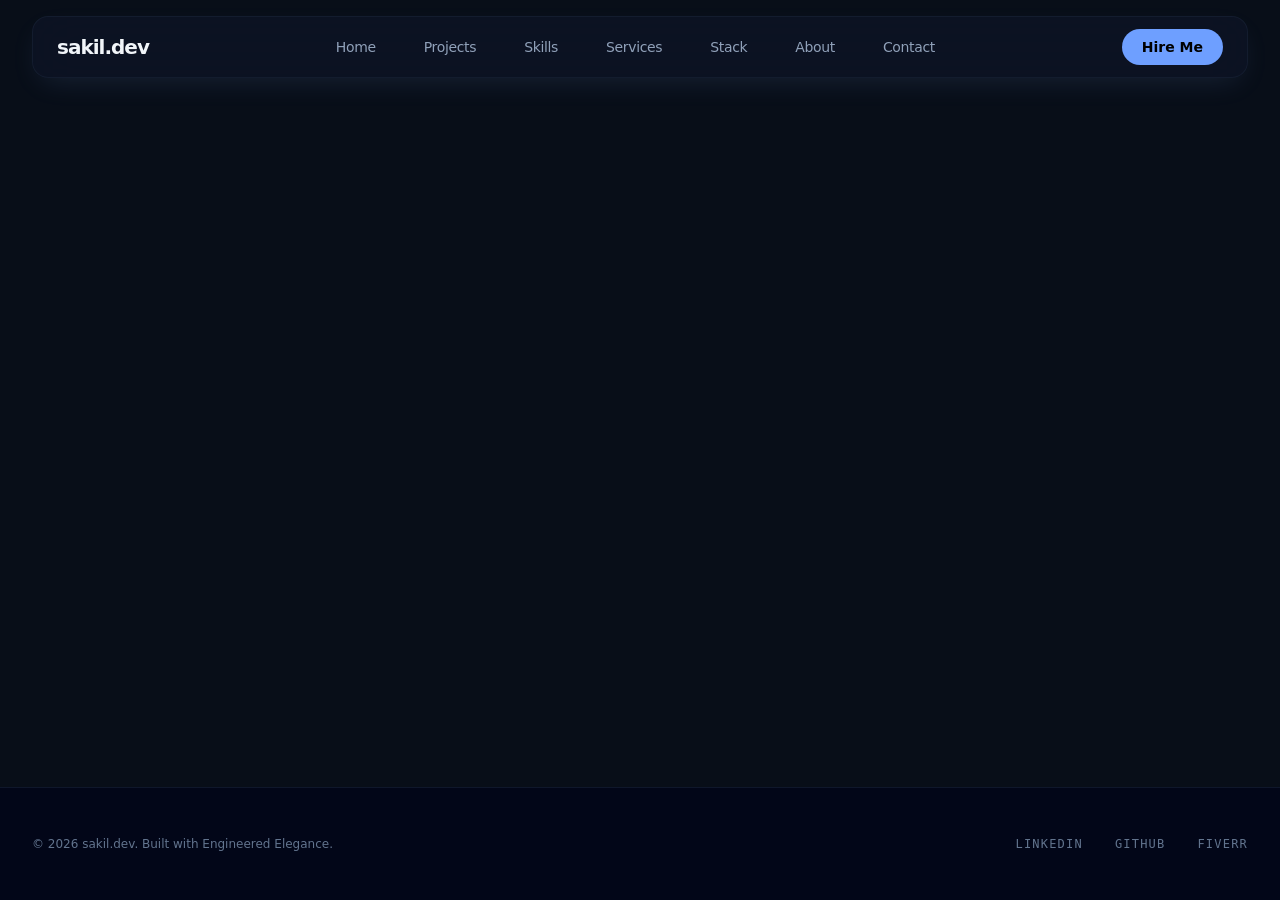
==== index.html @ b145b2bb "Update contact email across site" ====
<!doctype html>
<html lang="en">
  <head>
    <meta charset="UTF-8" />
    <meta name="viewport" content="width=device-width, initial-scale=1.0" />
    <link rel="icon" type="image/svg+xml" href="data:image/svg+xml,<svg xmlns='http://www.w3.org/2000/svg' viewBox='0 0 100 100'><rect width='100' height='100' rx='20' fill='%230f172a'/><path d='M30 30 L50 50 L30 70' stroke='%233b82f6' stroke-width='10' fill='none' stroke-linecap='round' stroke-linejoin='round'/><rect x='55' y='65' width='20' height='5' fill='%233b82f6'/></svg>" />
    <title>sakil.dev | Full Stack AI & DevOps Engineer</title>

    <script type="module" crossorigin src="/assets/index-dHqCazkV.js"></script>
    <link rel="stylesheet" crossorigin href="/assets/index-CQlEj1B5.css">
  </head>
  <body>
    <div id="root"></div>
  </body>
</html>
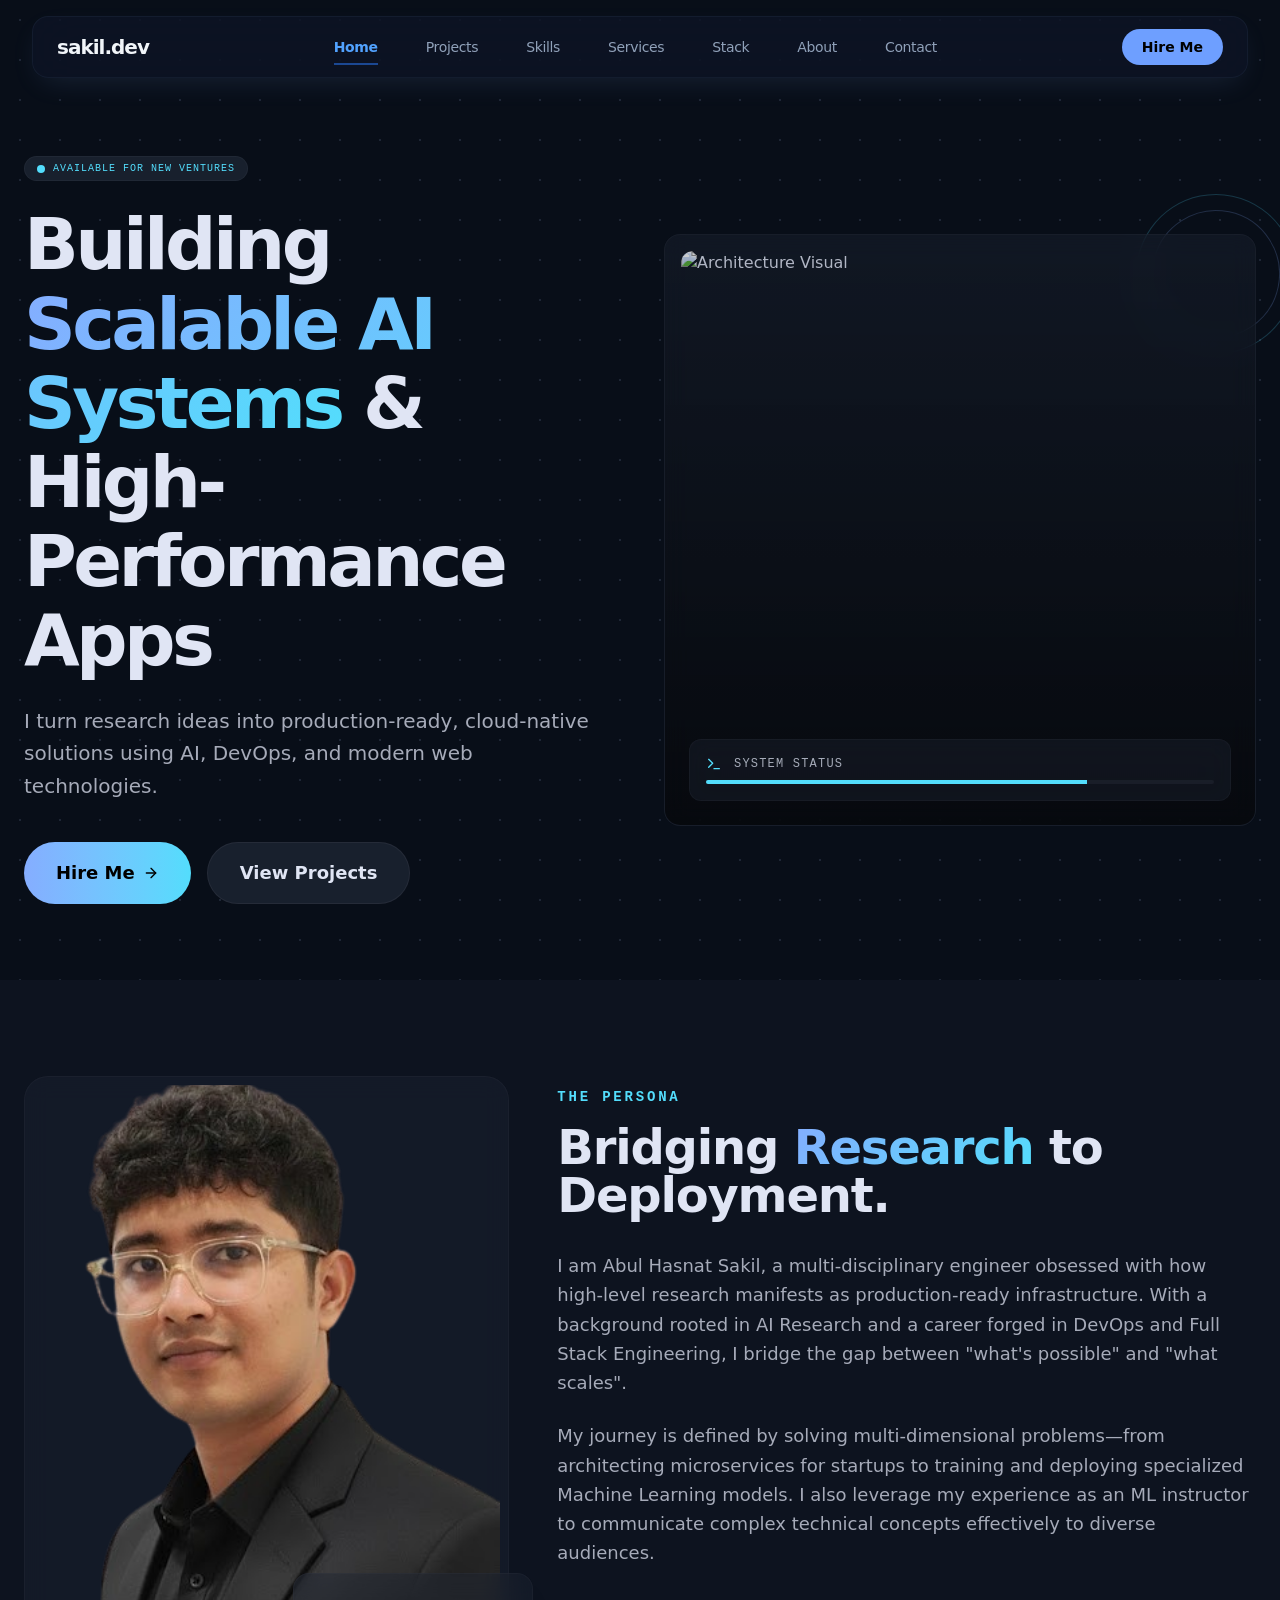
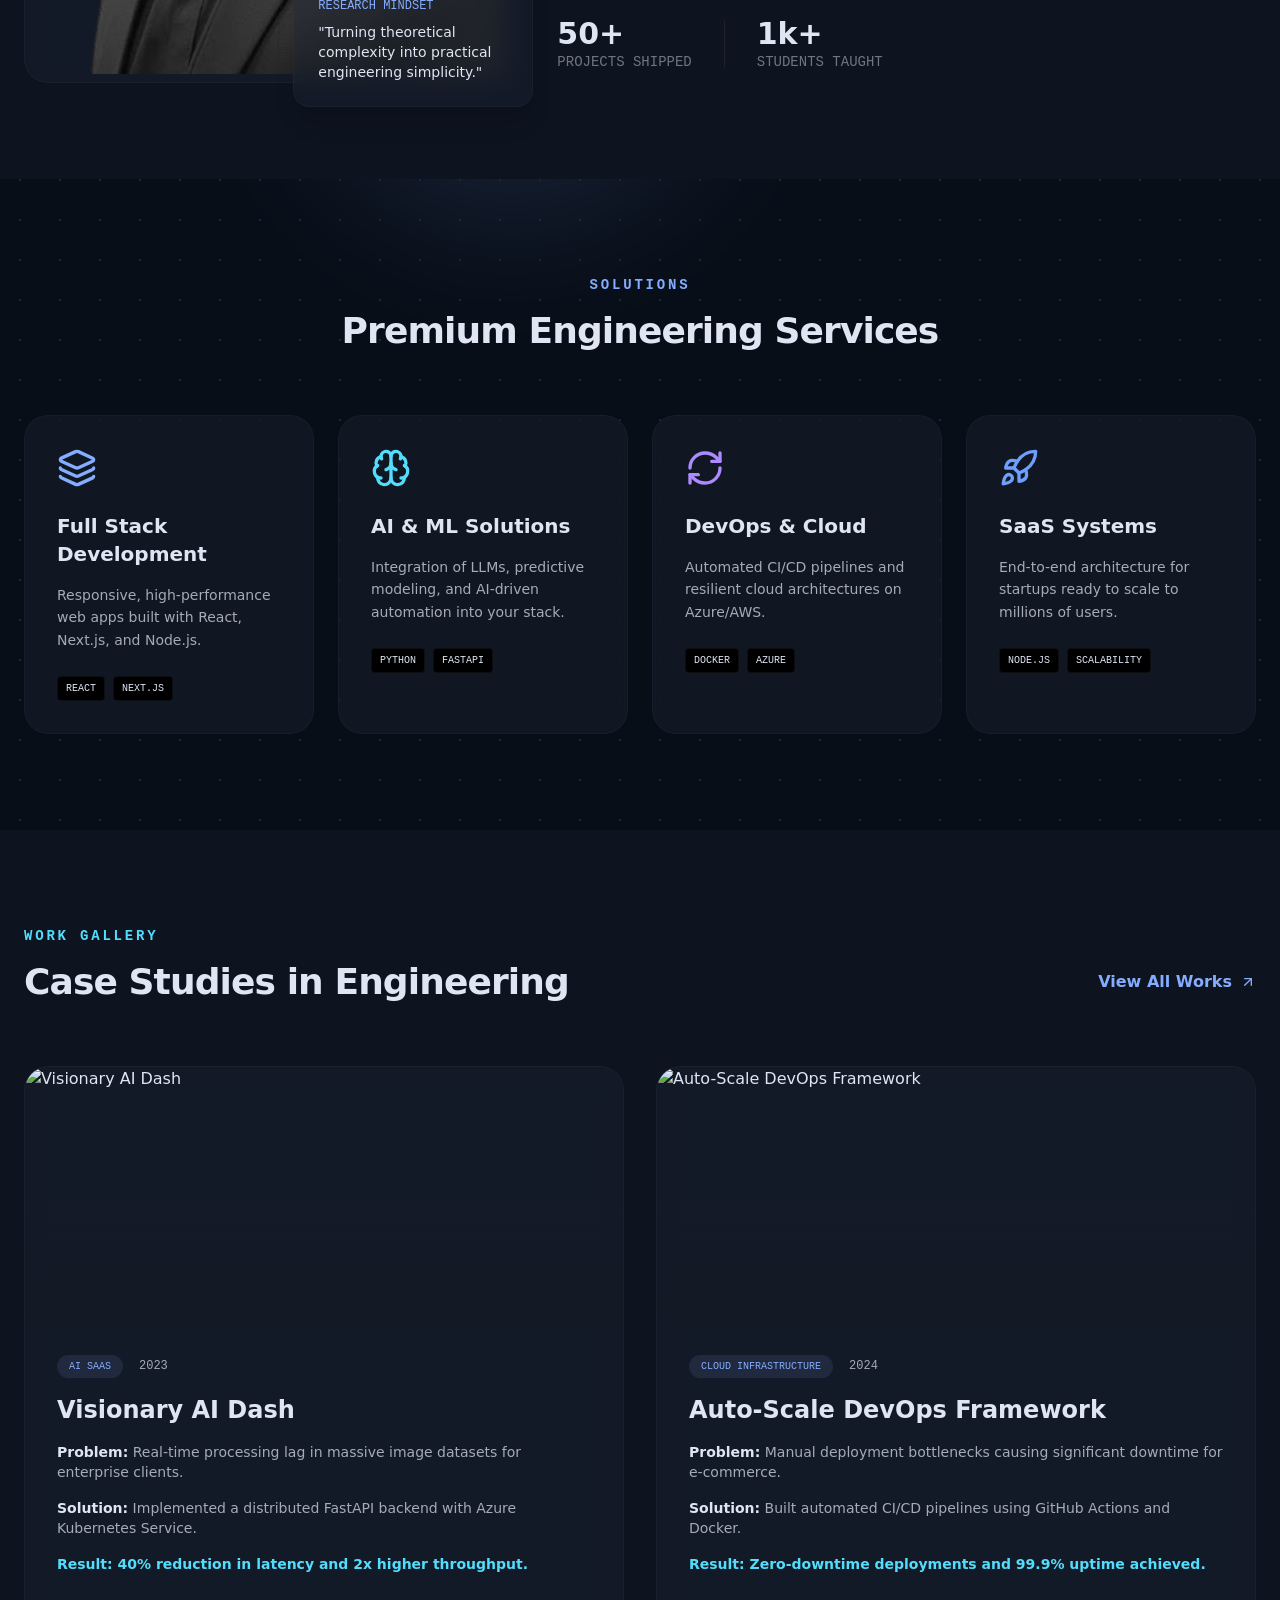
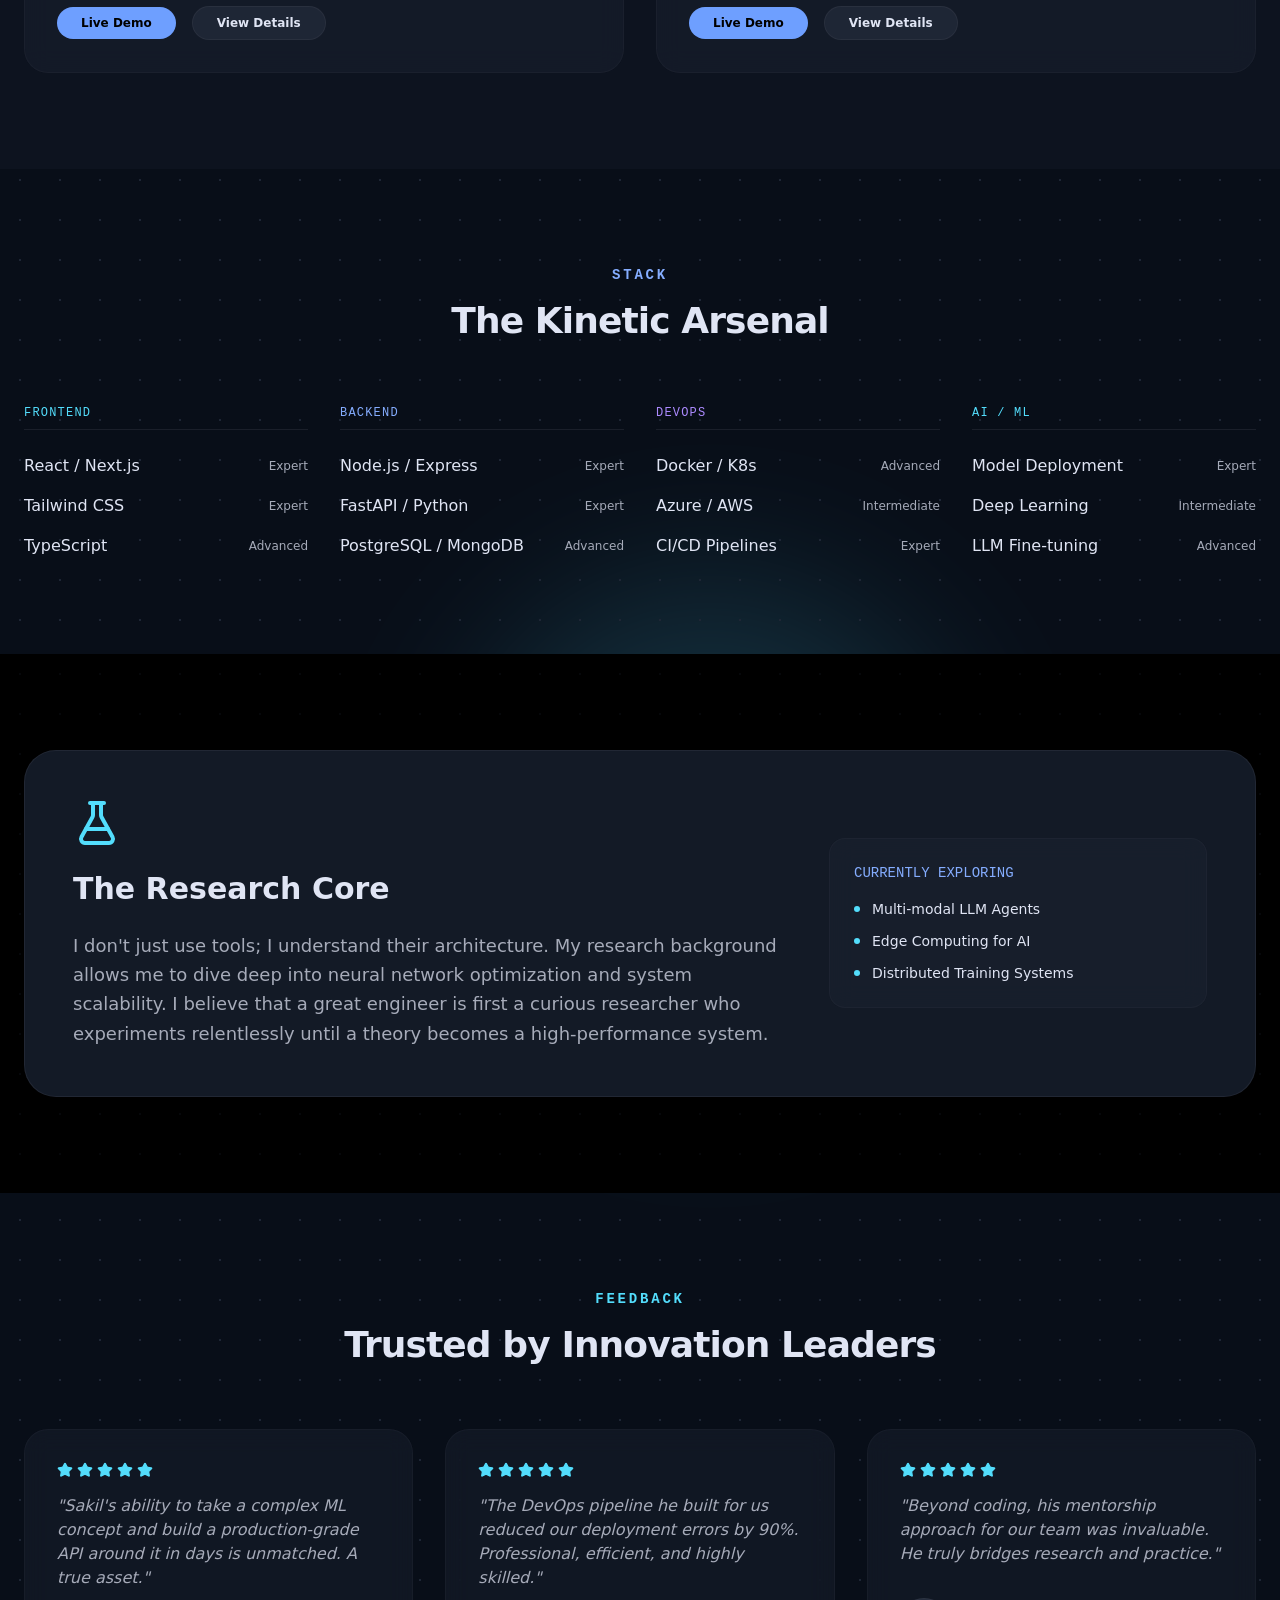
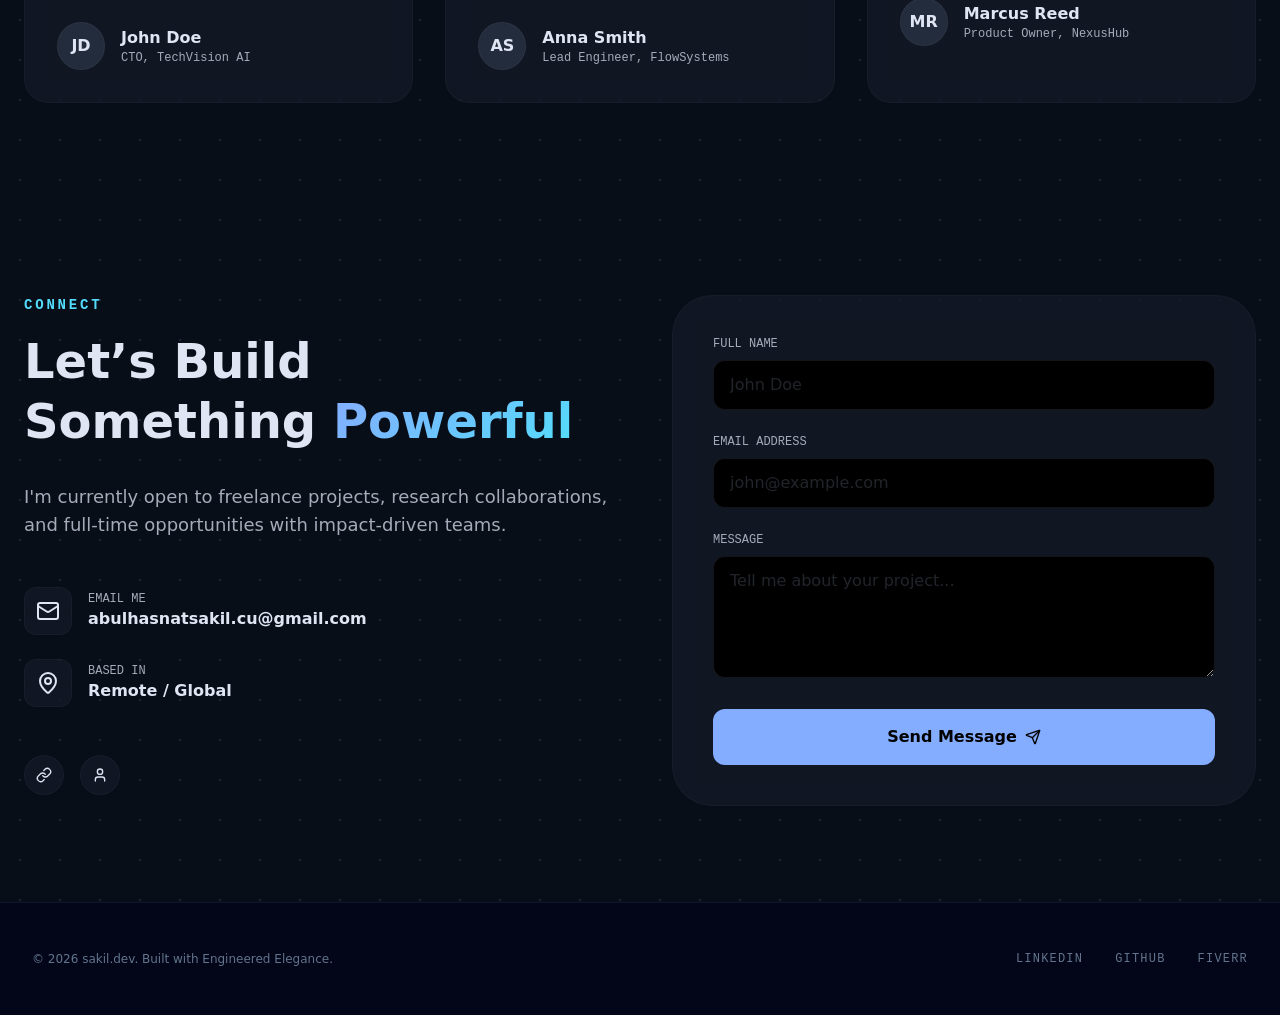
==== commit 50caafbe: "Use HashRouter to fix invisible pages on GitHub Pages" ====
--- a/index.html
+++ b/index.html
@@ -5,9 +5,10 @@
     <meta name="viewport" content="width=device-width, initial-scale=1.0" />
     <link rel="icon" type="image/svg+xml" href="data:image/svg+xml,<svg xmlns='http://www.w3.org/2000/svg' viewBox='0 0 100 100'><rect width='100' height='100' rx='20' fill='%230f172a'/><path d='M30 30 L50 50 L30 70' stroke='%233b82f6' stroke-width='10' fill='none' stroke-linecap='round' stroke-linejoin='round'/><rect x='55' y='65' width='20' height='5' fill='%233b82f6'/></svg>" />
     <title>sakil.dev | Full Stack AI & DevOps Engineer</title>
+
  
-    <script type="module" crossorigin src="/assets/index-dHqCazkV.js"></script>
+    <script type="module" crossorigin src="/assets/index-CDpAeYau.js"></script>
     <link rel="stylesheet" crossorigin href="/assets/index-CQlEj1B5.css">
   </head>
   <body>
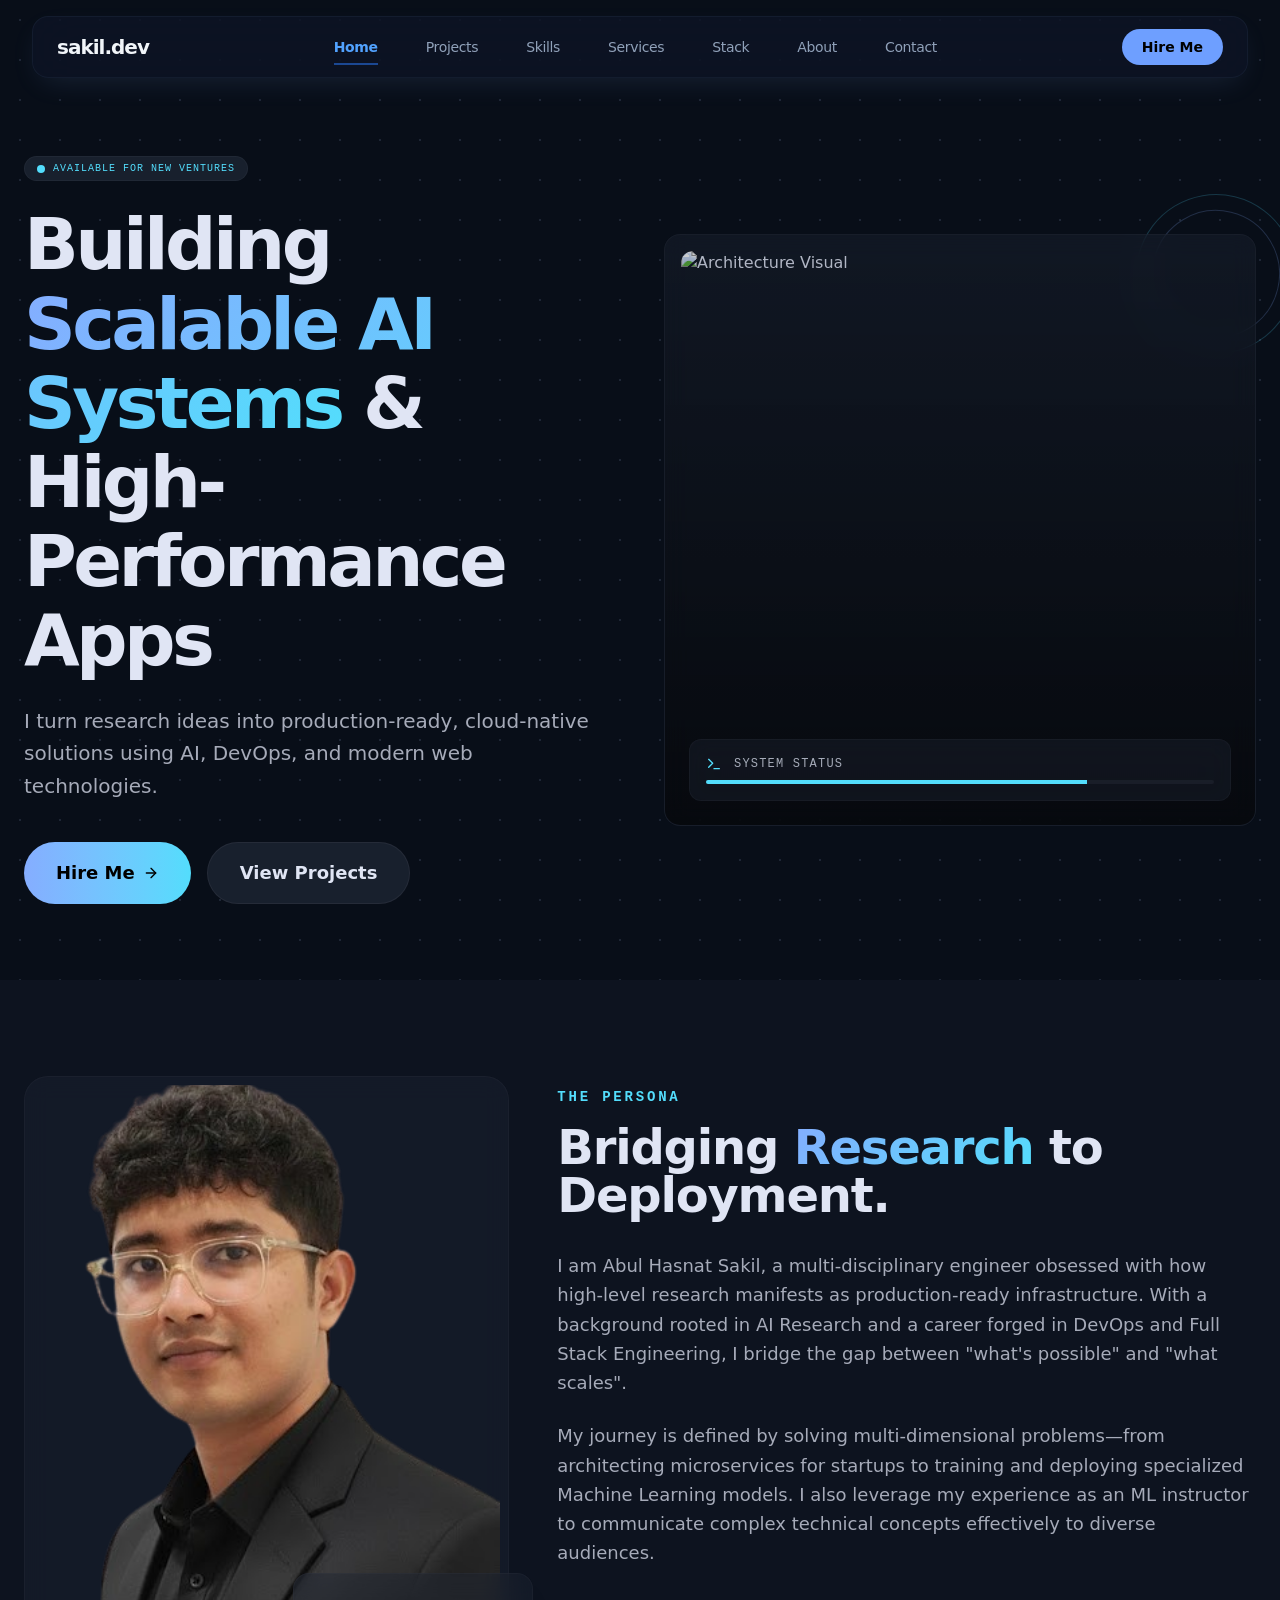
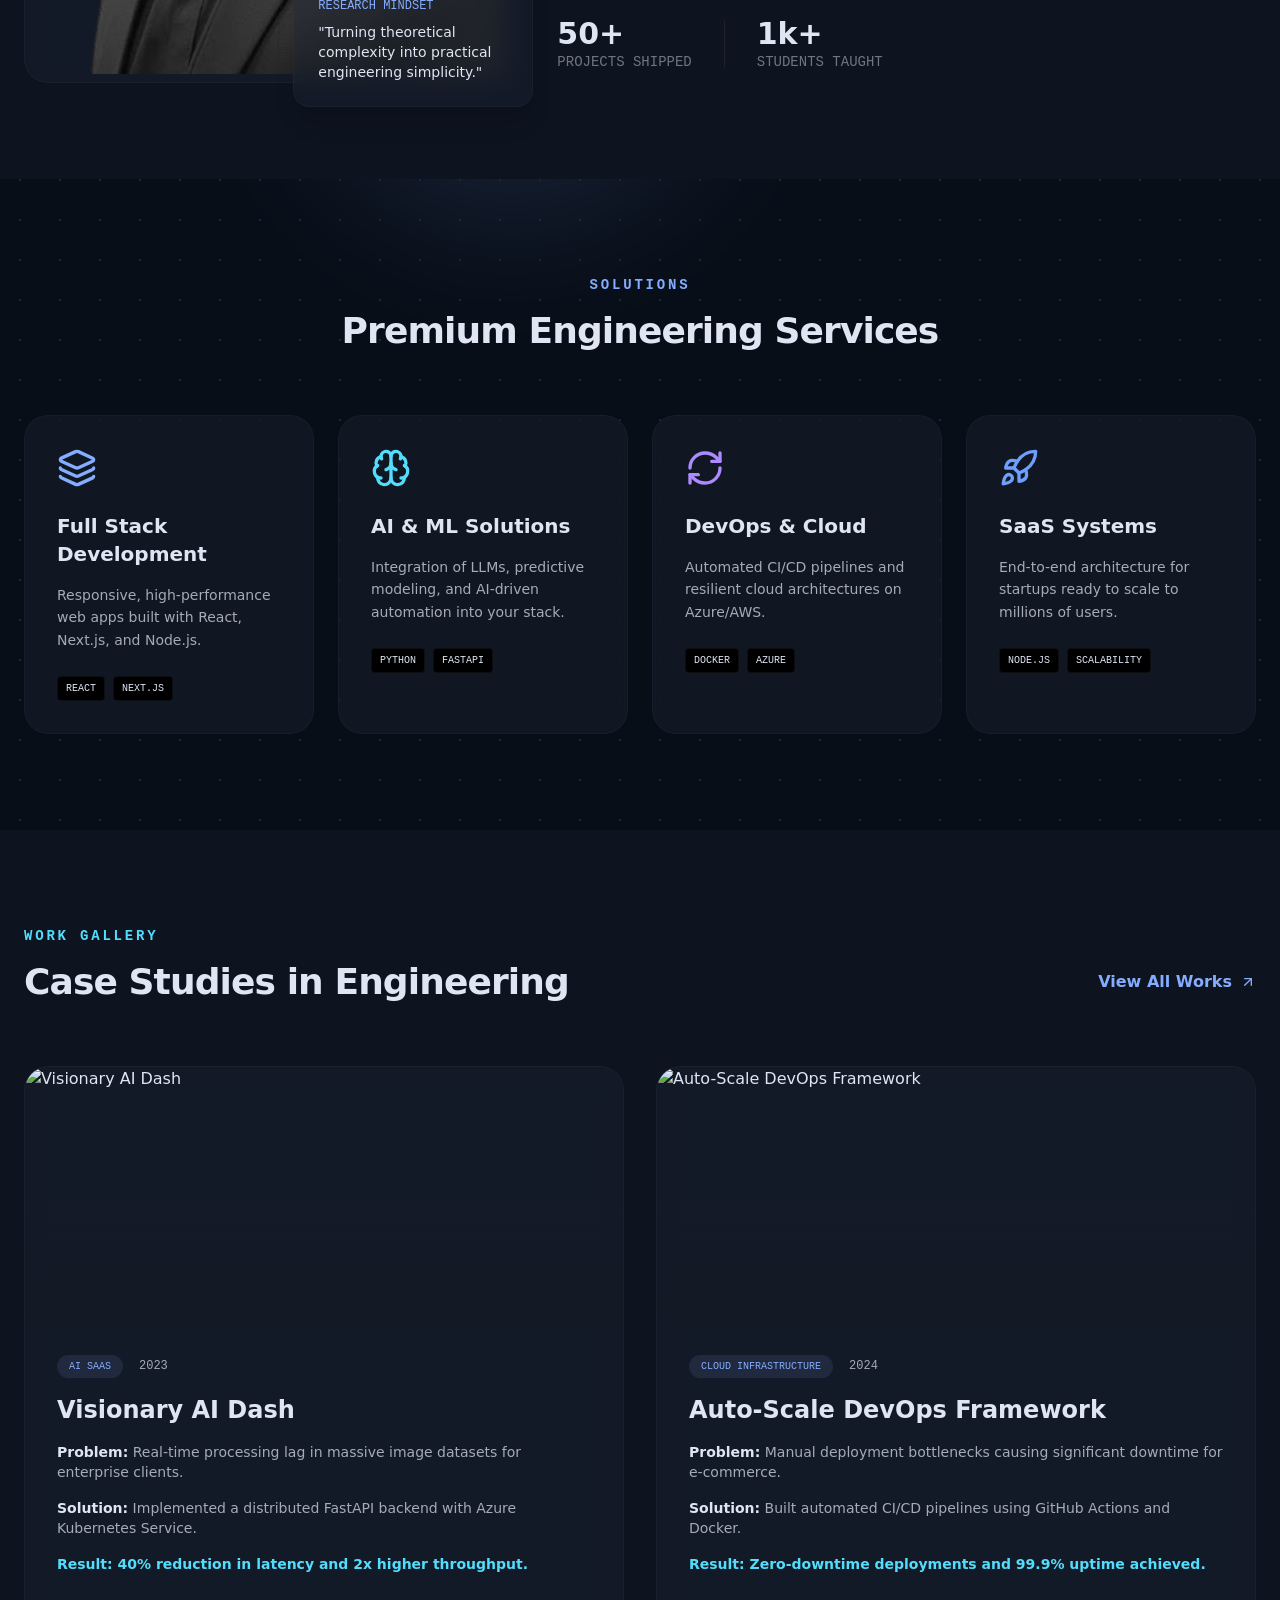
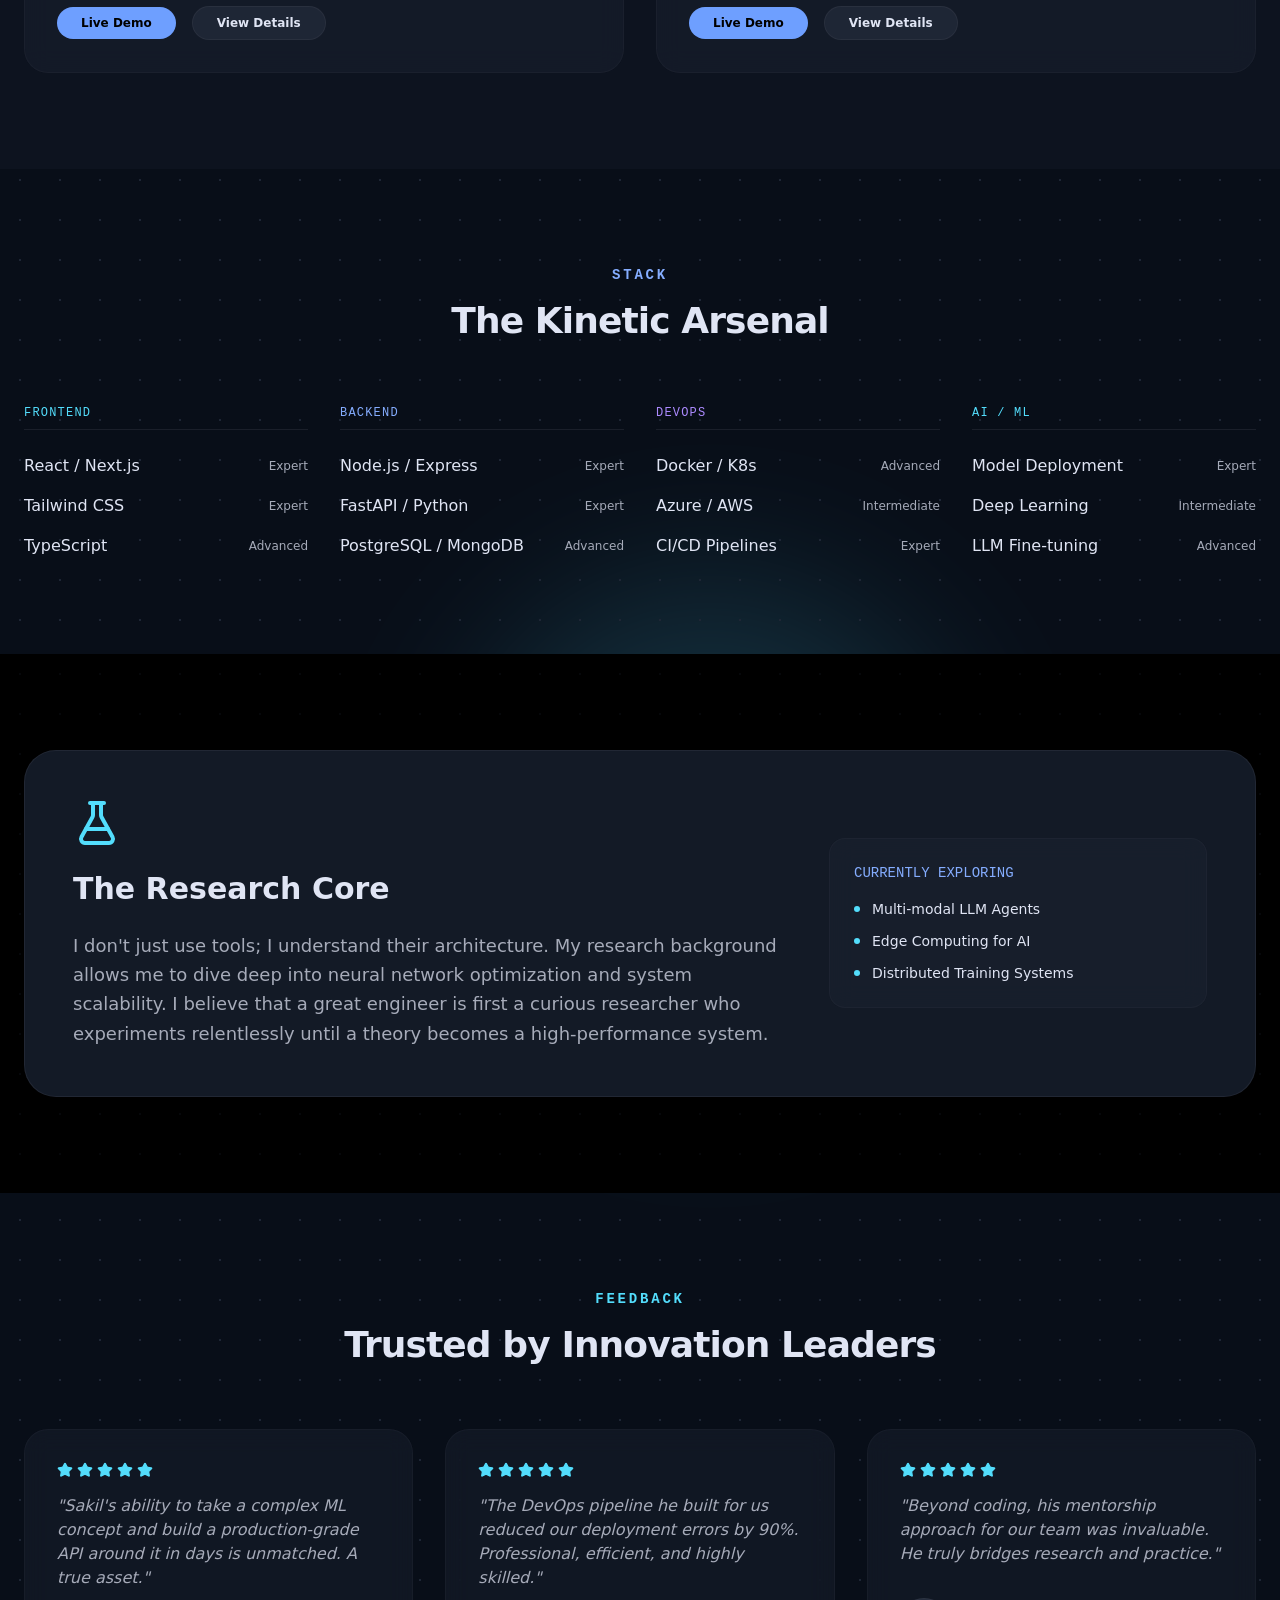
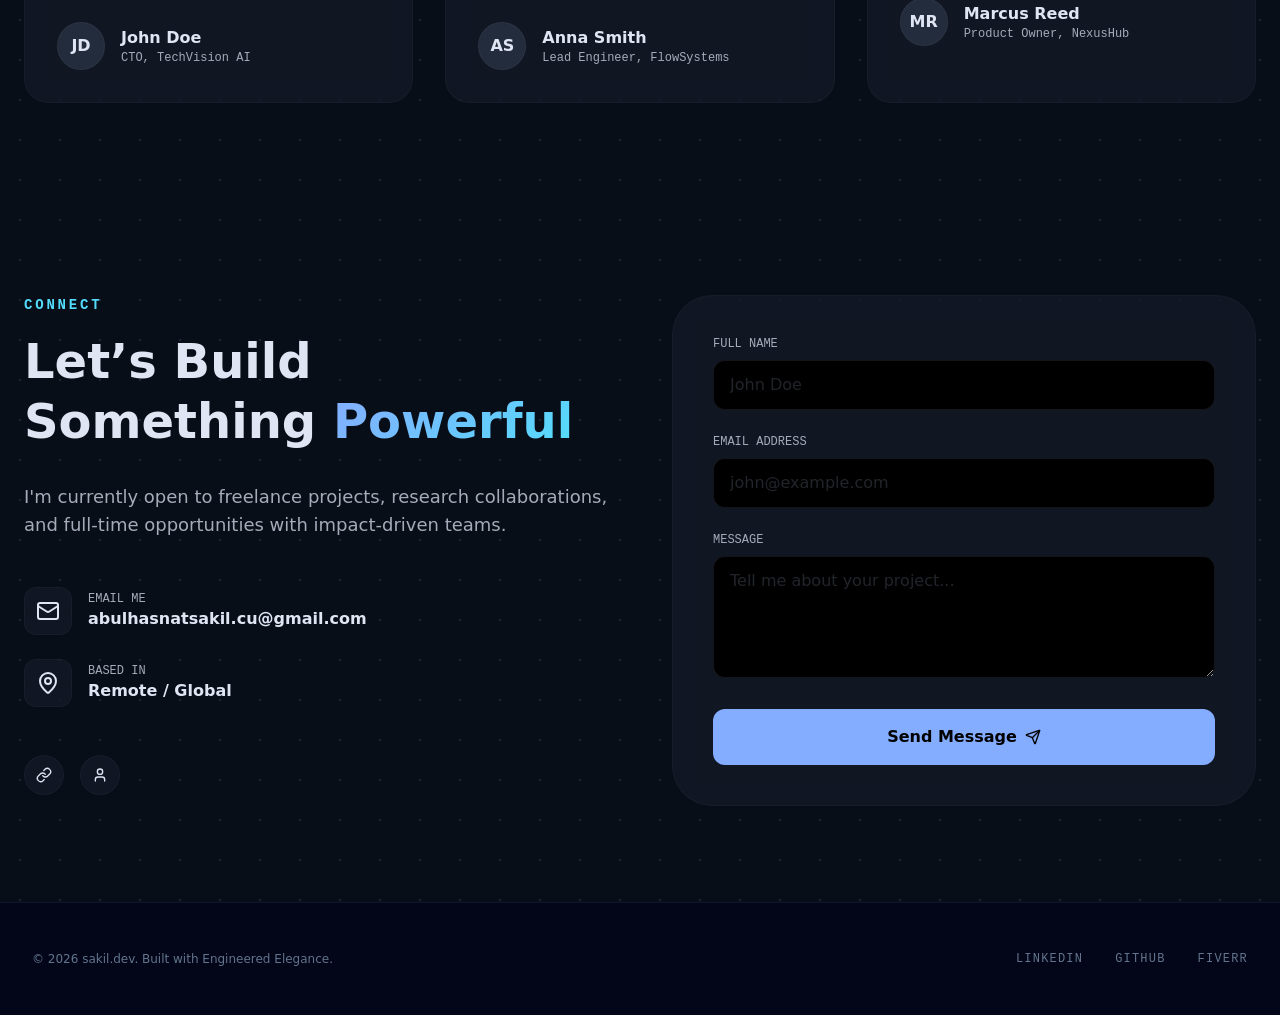
==== commit 49e493db: "Update index.html" ====
--- a/index.html
+++ b/index.html
@@ -1,18 +1,18 @@
-<!doctype html>
-<html lang="en">
-  <head>
-    <meta charset="UTF-8" />
-    <meta name="viewport" content="width=device-width, initial-scale=1.0" />
-    <link rel="icon" type="image/svg+xml" href="data:image/svg+xml,<svg xmlns='http://www.w3.org/2000/svg' viewBox='0 0 100 100'><rect width='100' height='100' rx='20' fill='%230f172a'/><path d='M30 30 L50 50 L30 70' stroke='%233b82f6' stroke-width='10' fill='none' stroke-linecap='round' stroke-linejoin='round'/><rect x='55' y='65' width='20' height='5' fill='%233b82f6'/></svg>" />
-    <title>sakil.dev | Full Stack AI & DevOps Engineer</title>
-
--
+<!doctype html>
+<html lang="en">
+  <head>
+    <meta charset="UTF-8" />
+    <meta name="viewport" content="width=device-width, initial-scale=1.0" />
+    <link rel="icon" type="image/svg+xml" href="data:image/svg+xml,<svg xmlns='http://www.w3.org/2000/svg' viewBox='0 0 100 100'><rect width='100' height='100' rx='20' fill='%230f172a'/><path d='M30 30 L50 50 L30 70' stroke='%233b82f6' stroke-width='10' fill='none' stroke-linecap='round' stroke-linejoin='round'/><rect x='55' y='65' width='20' height='5' fill='%233b82f6'/></svg>" />
+    <title>sakil.dev | Full Stack AI & DevOps Engineer</title>
+
+
+
     <script type="module" crossorigin src="/assets/index-CDpAeYau.js"></script>
     <link rel="stylesheet" crossorigin href="/assets/index-CQlEj1B5.css">
-  </head>
-  <body>
-    <div id="root"></div>
-  </body>
-</html>
-
+  </head>
+  <body>
+    <div id="root"></div>
+  </body>
+</html>
+
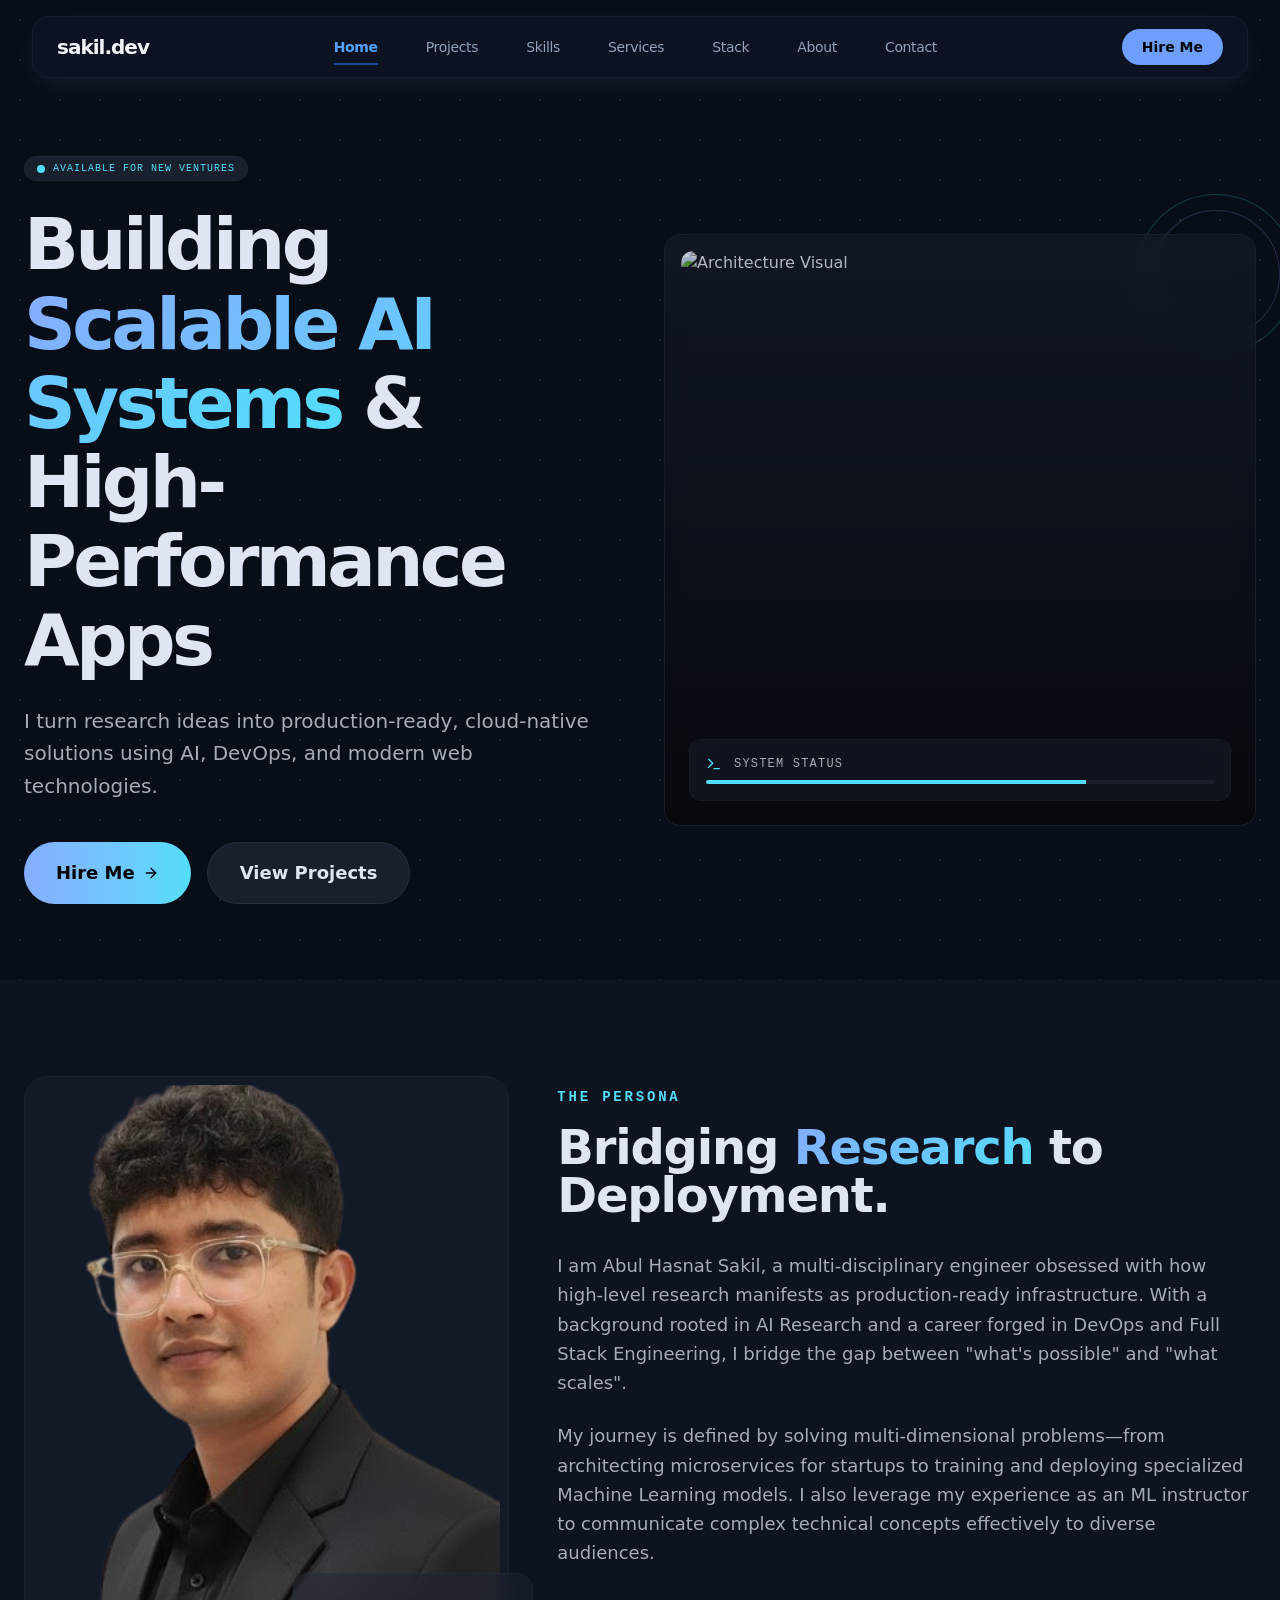
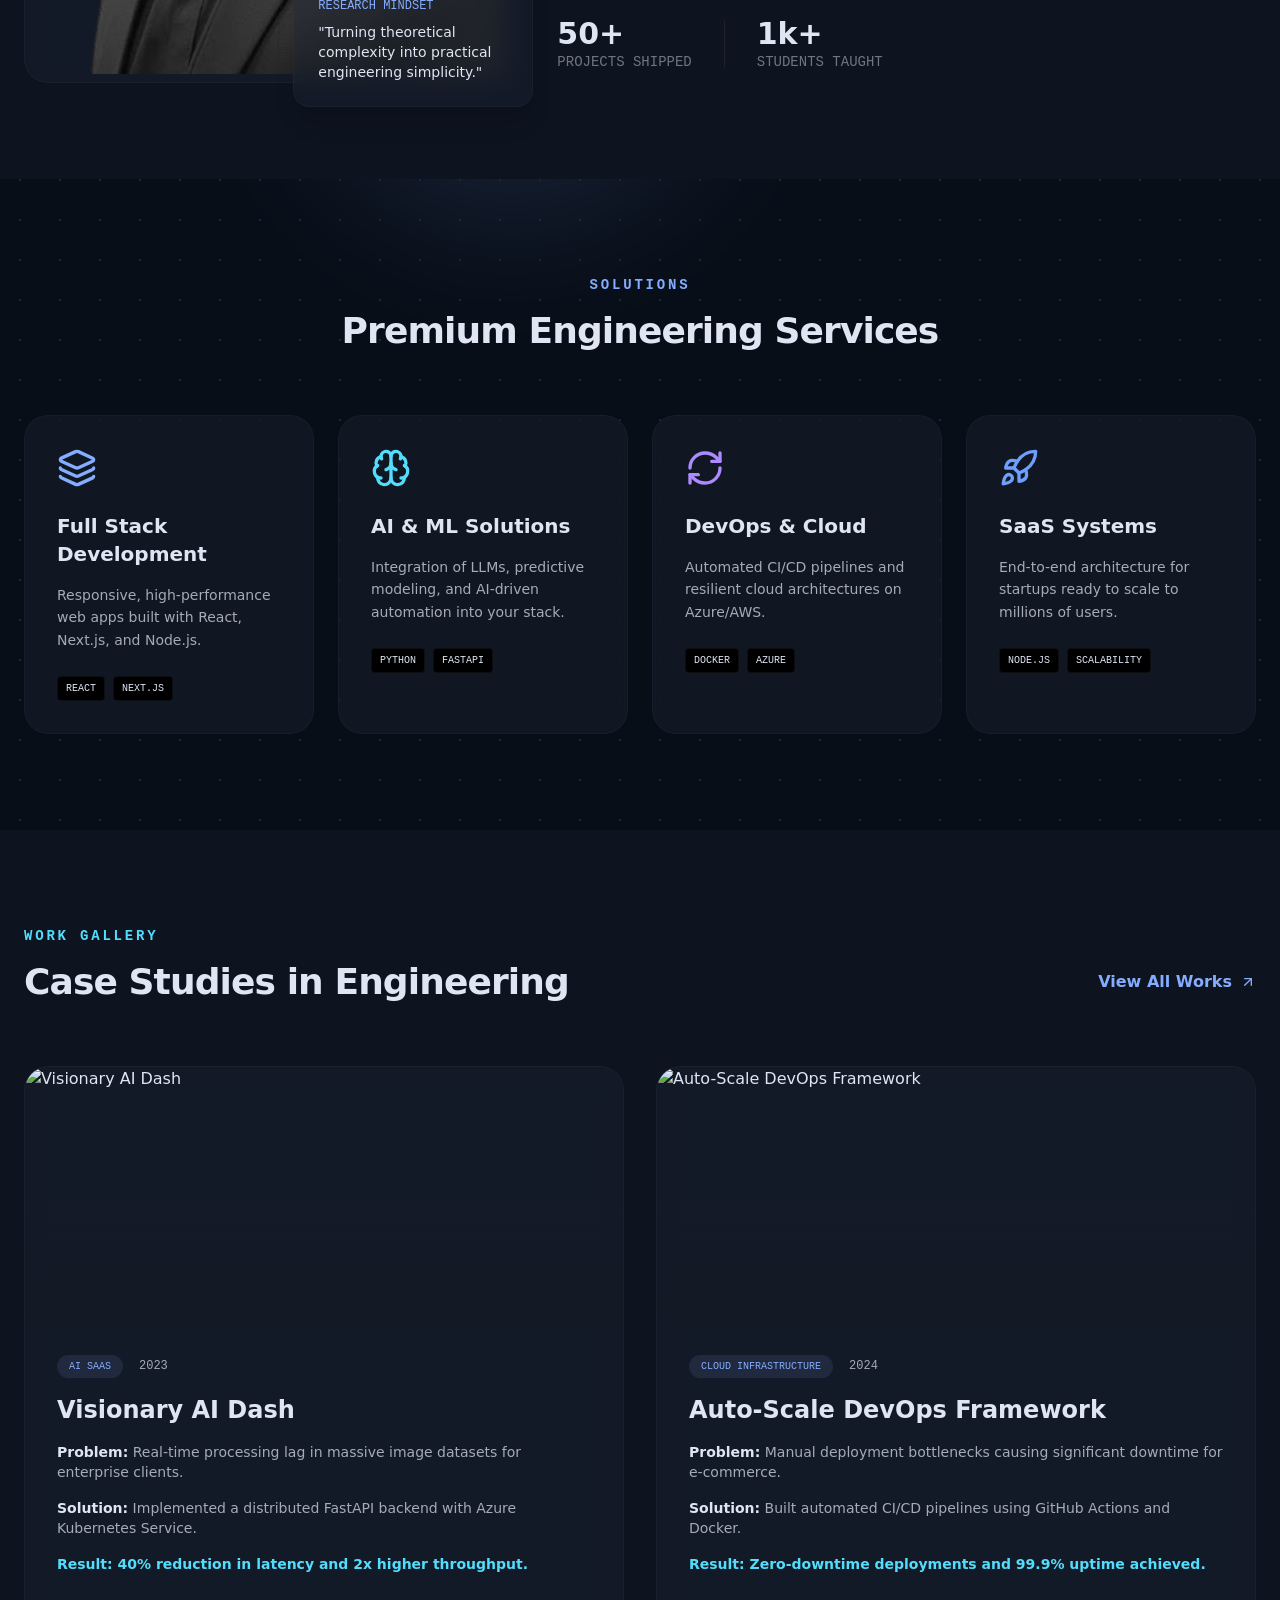
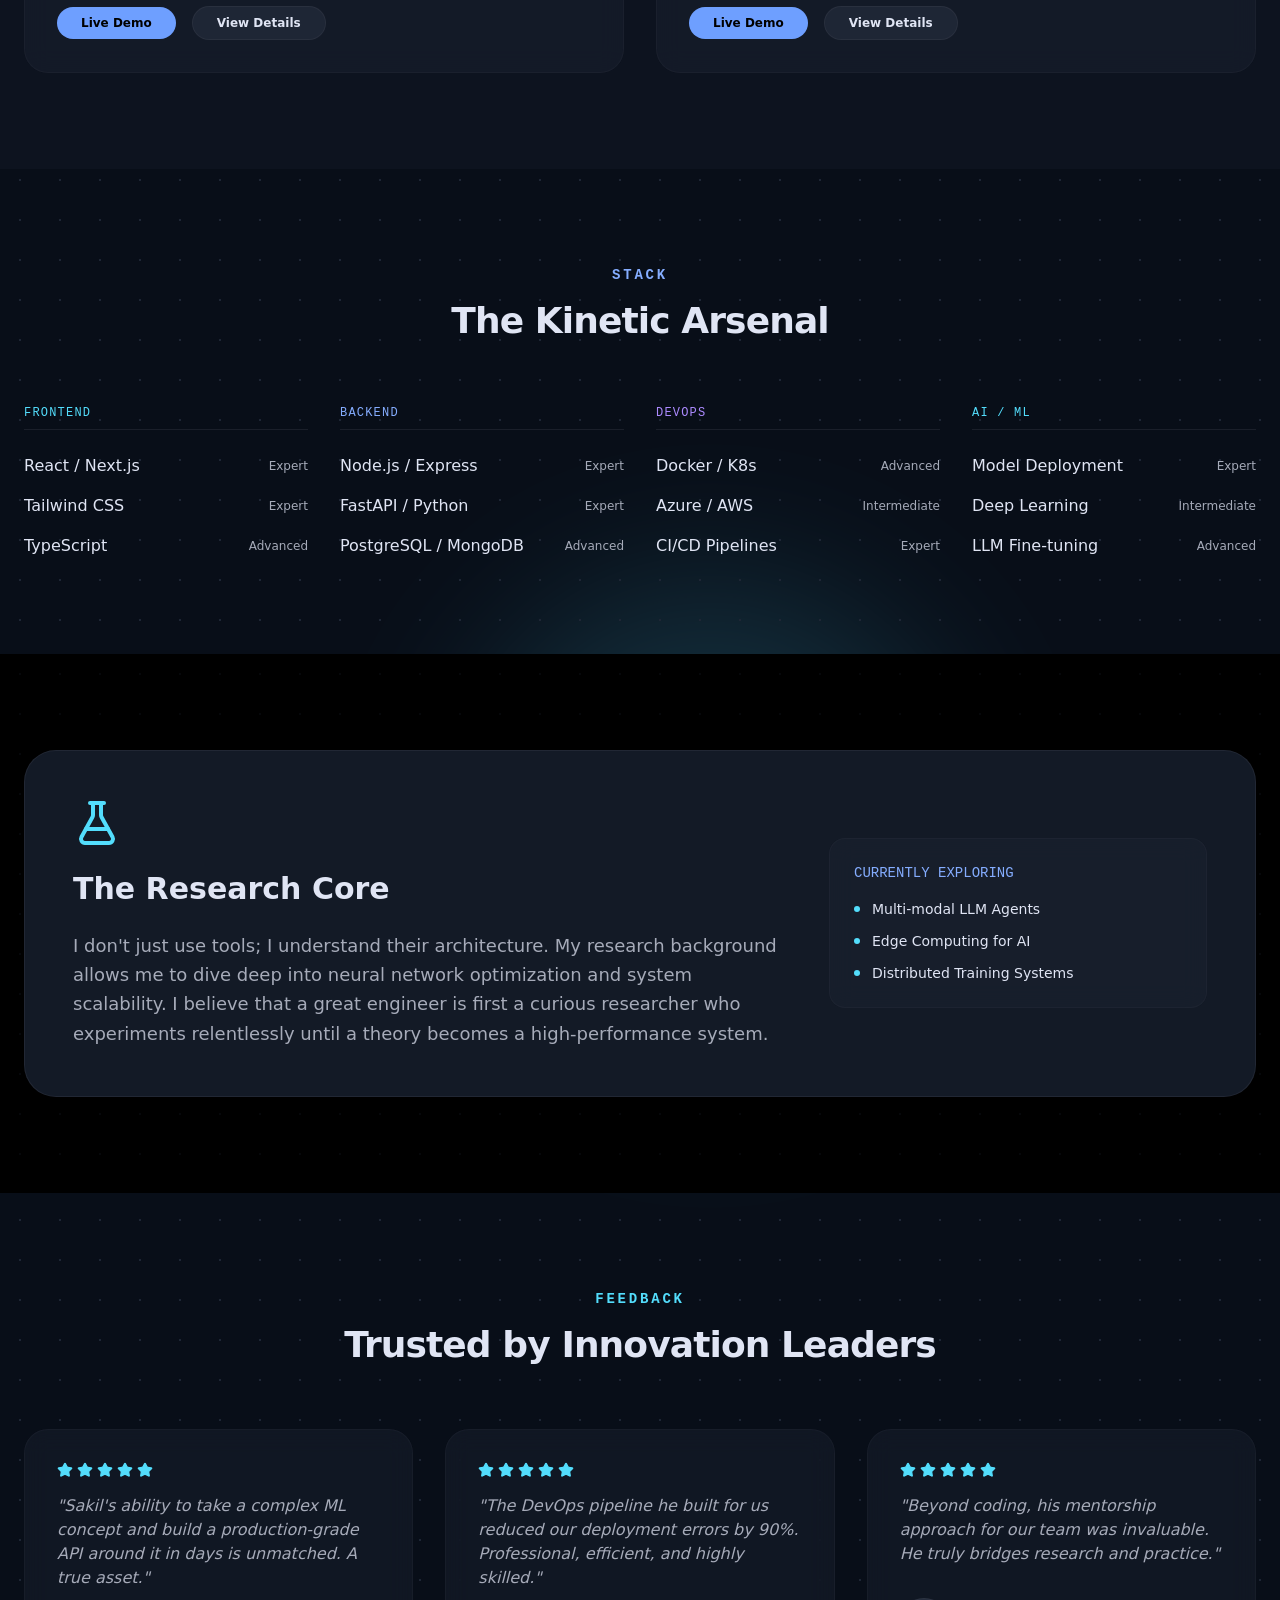
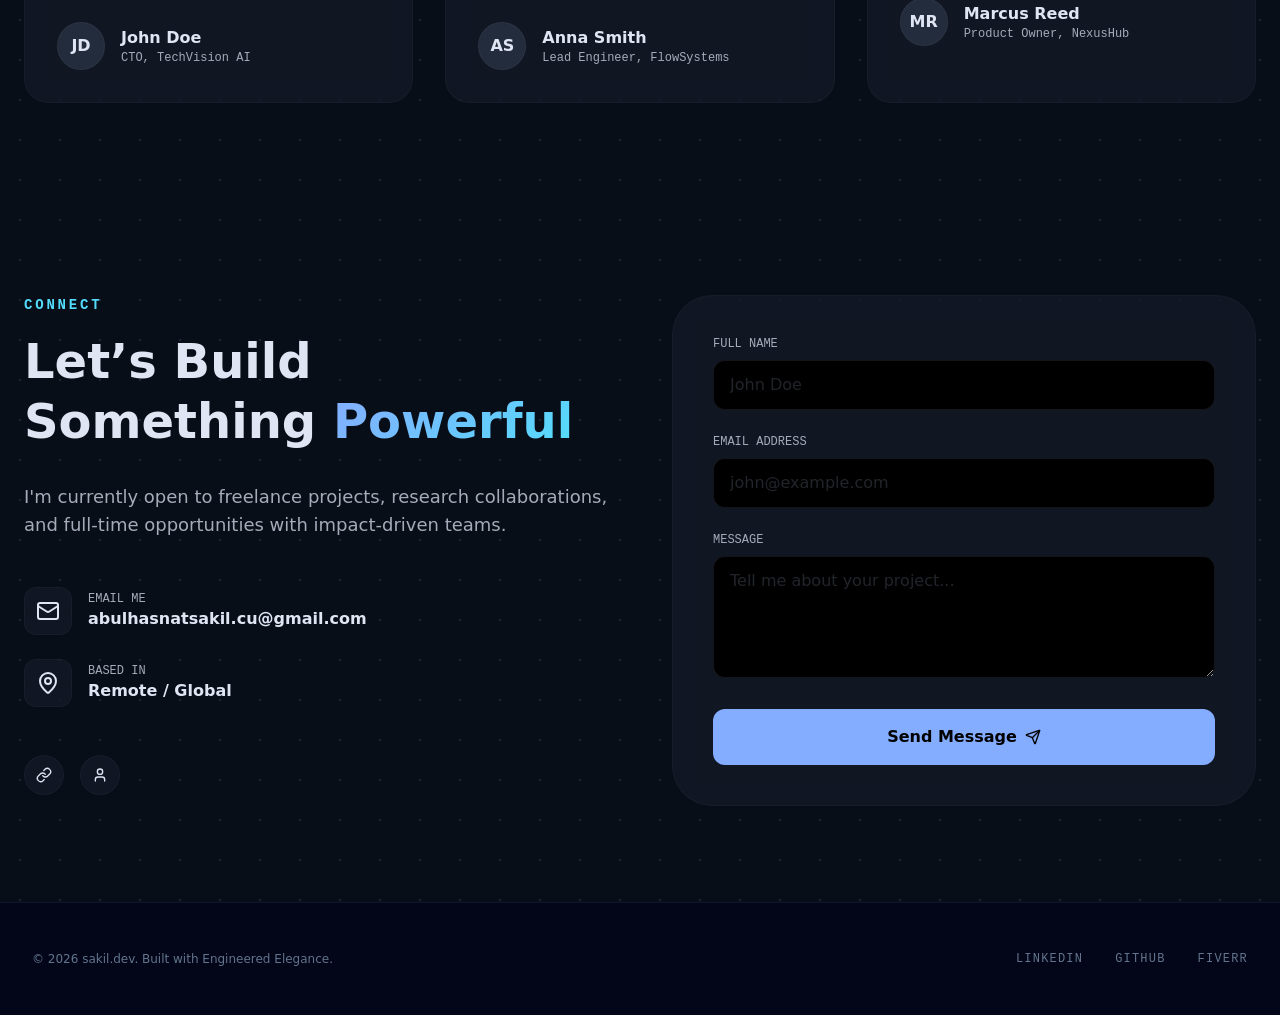
==== commit 15d44be2: "Fix Projects page styling visibility issues" ====
--- a/index.html
+++ b/index.html
@@ -1,18 +1,20 @@
-<!doctype html>
-<html lang="en">
-  <head>
-    <meta charset="UTF-8" />
-    <meta name="viewport" content="width=device-width, initial-scale=1.0" />
-    <link rel="icon" type="image/svg+xml" href="data:image/svg+xml,<svg xmlns='http://www.w3.org/2000/svg' viewBox='0 0 100 100'><rect width='100' height='100' rx='20' fill='%230f172a'/><path d='M30 30 L50 50 L30 70' stroke='%233b82f6' stroke-width='10' fill='none' stroke-linecap='round' stroke-linejoin='round'/><rect x='55' y='65' width='20' height='5' fill='%233b82f6'/></svg>" />
-    <title>sakil.dev | Full Stack AI & DevOps Engineer</title>
-
-
-
-    <script type="module" crossorigin src="/assets/index-CDpAeYau.js"></script>
-    <link rel="stylesheet" crossorigin href="/assets/index-CQlEj1B5.css">
-  </head>
-  <body>
-    <div id="root"></div>
-  </body>
-</html>
-
+<!doctype html>
+<html lang="en">
+  <head>
+    <meta charset="UTF-8" />
+    <meta name="viewport" content="width=device-width, initial-scale=1.0" />
+    <link rel="icon" type="image/svg+xml" href="data:image/svg+xml,<svg xmlns='http://www.w3.org/2000/svg' viewBox='0 0 100 100'><rect width='100' height='100' rx='20' fill='%230f172a'/><path d='M30 30 L50 50 L30 70' stroke='%233b82f6' stroke-width='10' fill='none' stroke-linecap='round' stroke-linejoin='round'/><rect x='55' y='65' width='20' height='5' fill='%233b82f6'/></svg>" />
+    <title>sakil.dev | Full Stack AI & DevOps Engineer</title>
+
+
++
+    <script type="module" crossorigin src="/assets/index-C0H49xBW.js"></script>
+    <link rel="stylesheet" crossorigin href="/assets/index-BW1FYe06.css">
+  </head>
+  <body>
+    <div id="root"></div>
+  </body>
+</html>
+
+
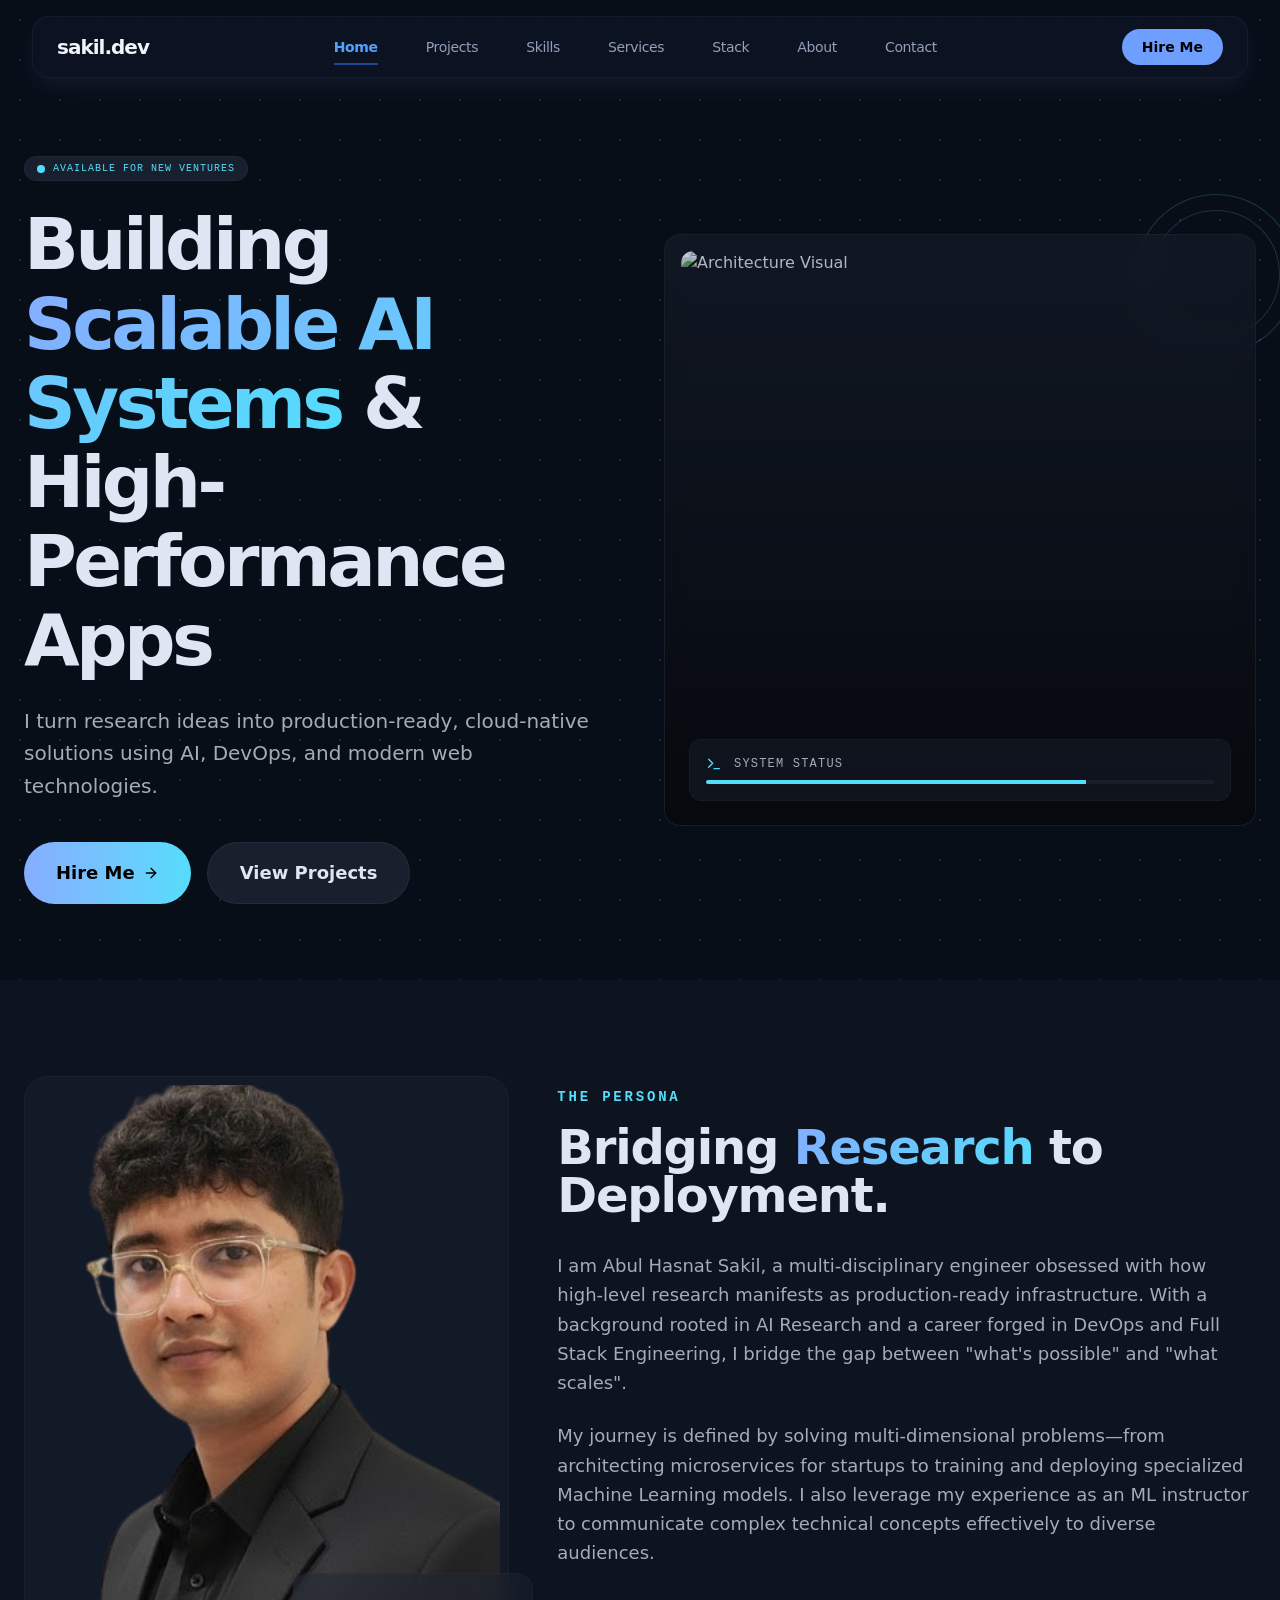
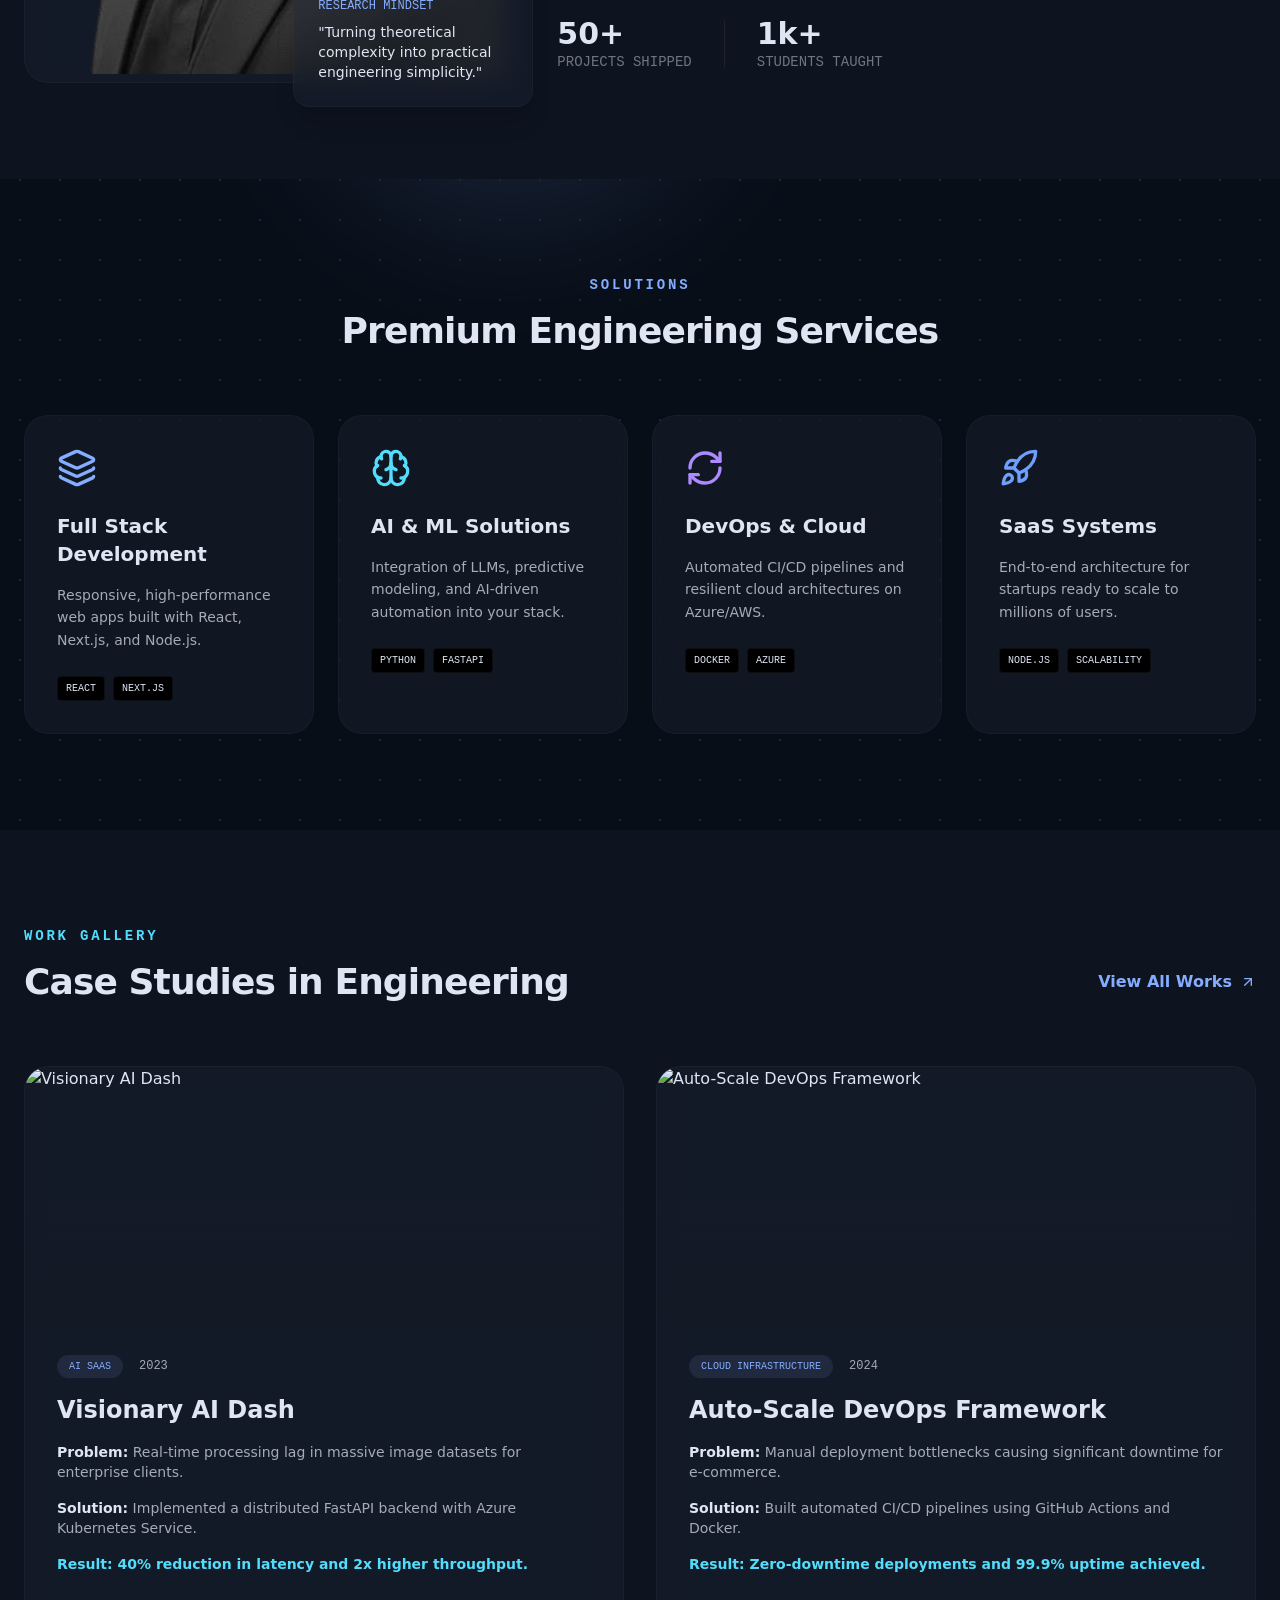
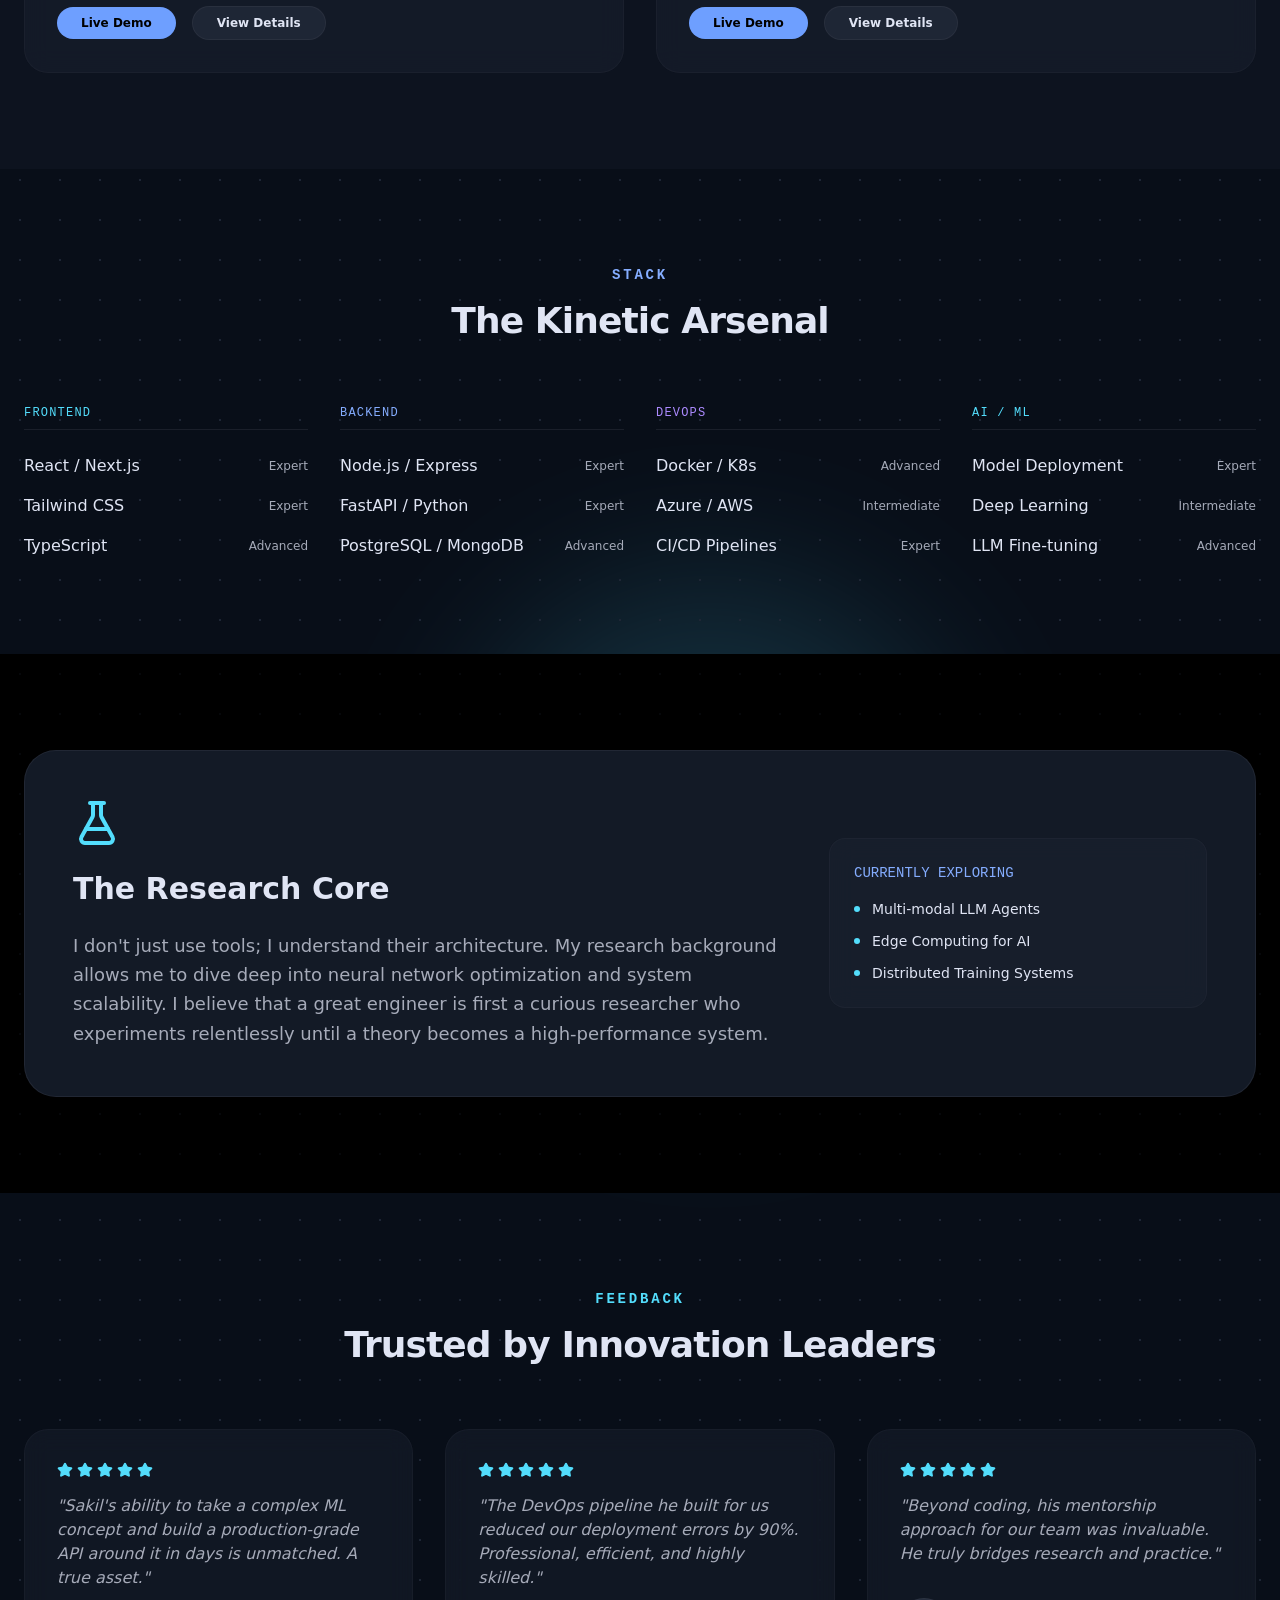
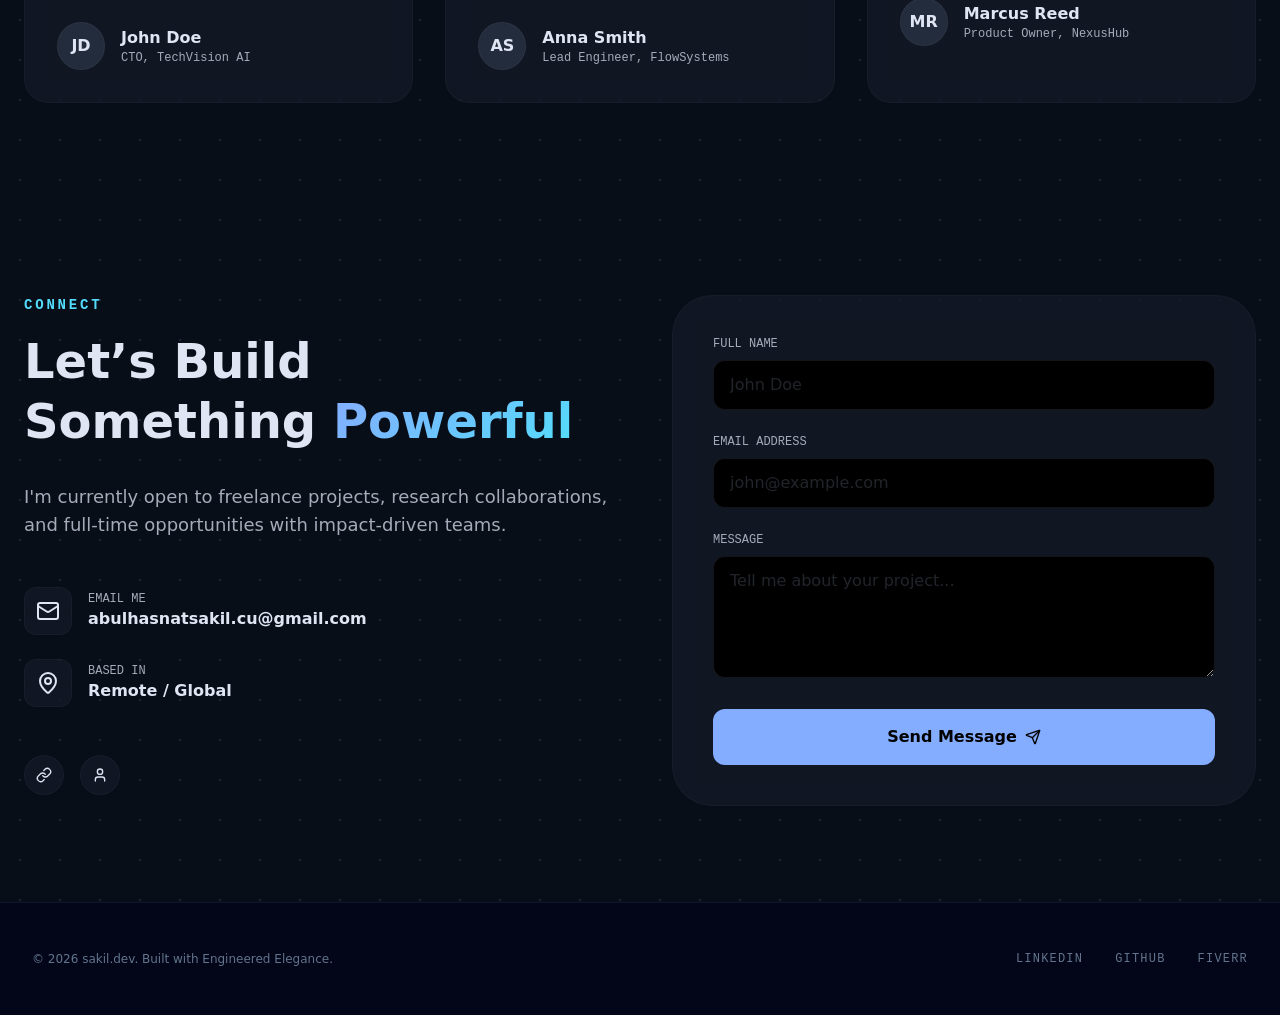
==== commit b2ad5d37: "Stabilize page navigation by removing transition wrapper" ====
--- a/index.html
+++ b/index.html
@@ -6,10 +6,9 @@
     <link rel="icon" type="image/svg+xml" href="data:image/svg+xml,<svg xmlns='http://www.w3.org/2000/svg' viewBox='0 0 100 100'><rect width='100' height='100' rx='20' fill='%230f172a'/><path d='M30 30 L50 50 L30 70' stroke='%233b82f6' stroke-width='10' fill='none' stroke-linecap='round' stroke-linejoin='round'/><rect x='55' y='65' width='20' height='5' fill='%233b82f6'/></svg>" />
     <title>sakil.dev | Full Stack AI & DevOps Engineer</title>
 
-
  
-    <script type="module" crossorigin src="/assets/index-C0H49xBW.js"></script>
+    <script type="module" crossorigin src="/assets/index-CQingx2o.js"></script>
     <link rel="stylesheet" crossorigin href="/assets/index-BW1FYe06.css">
   </head>
   <body>
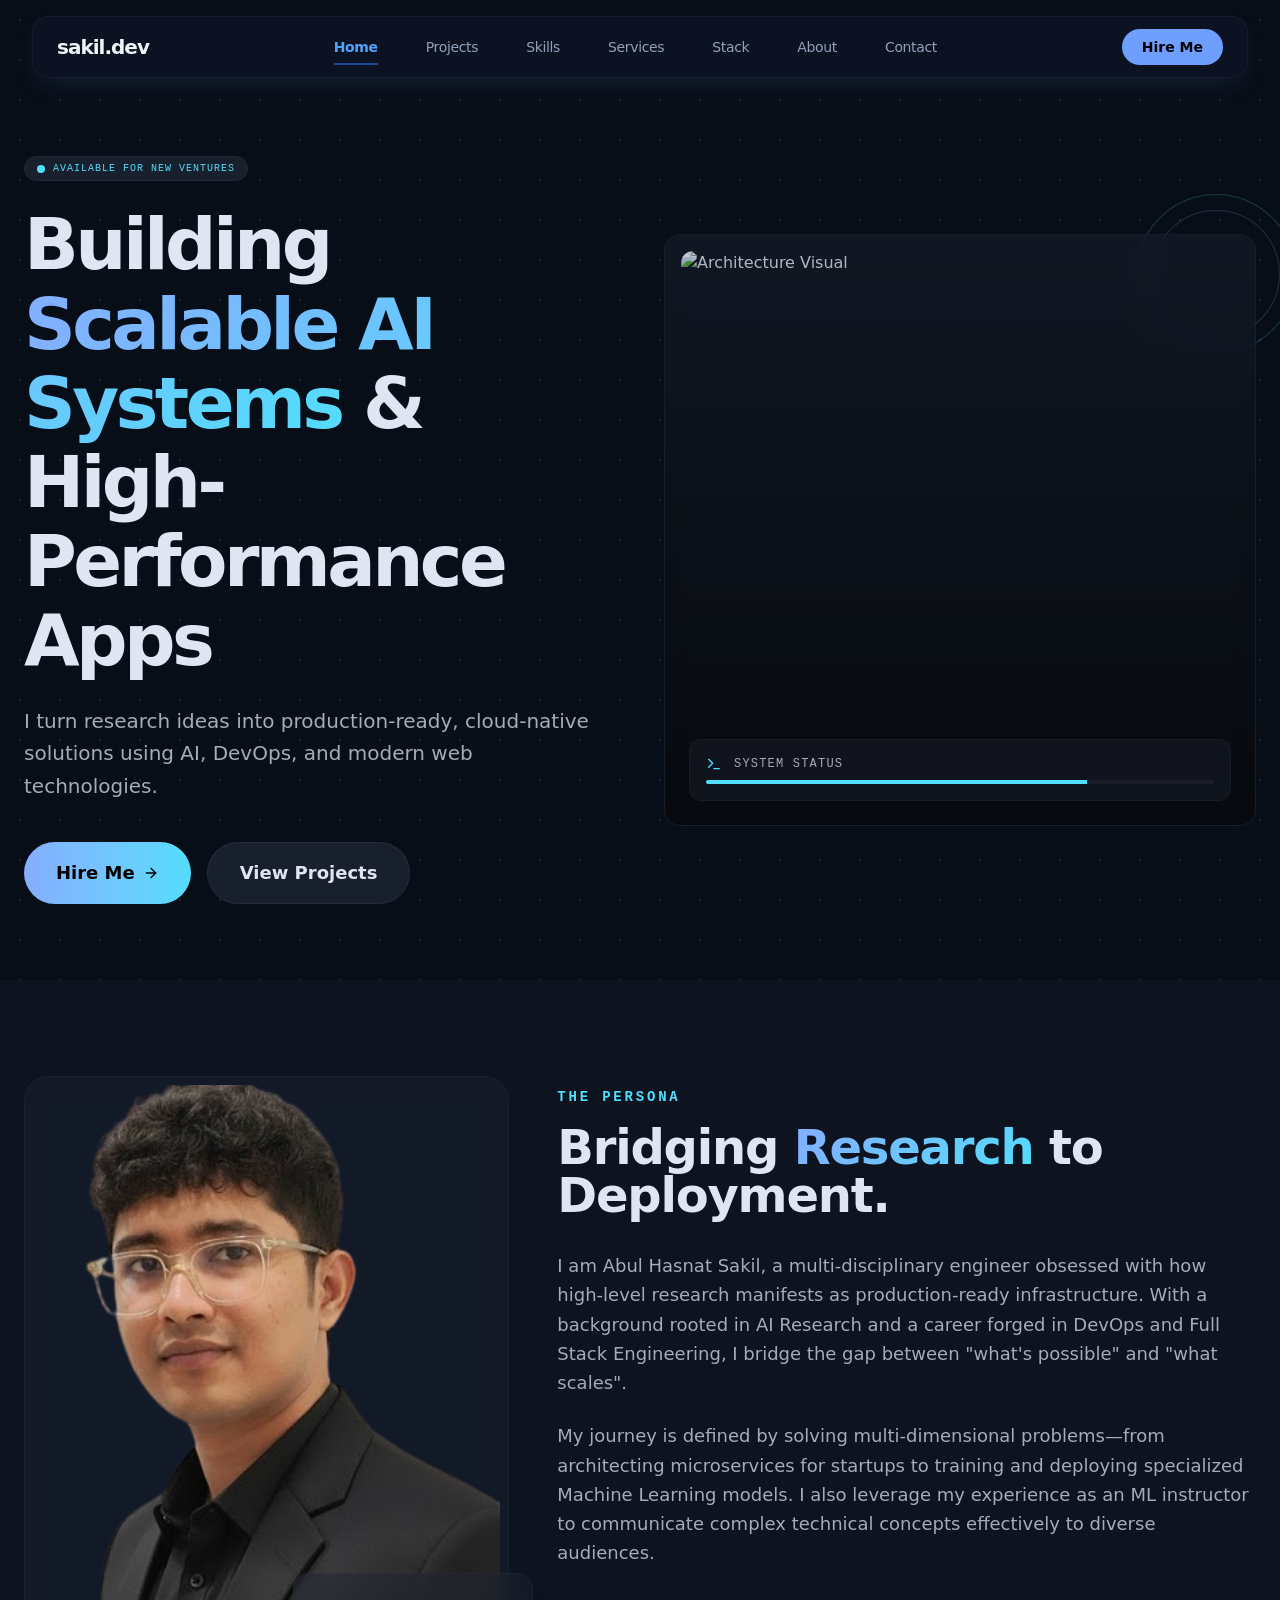
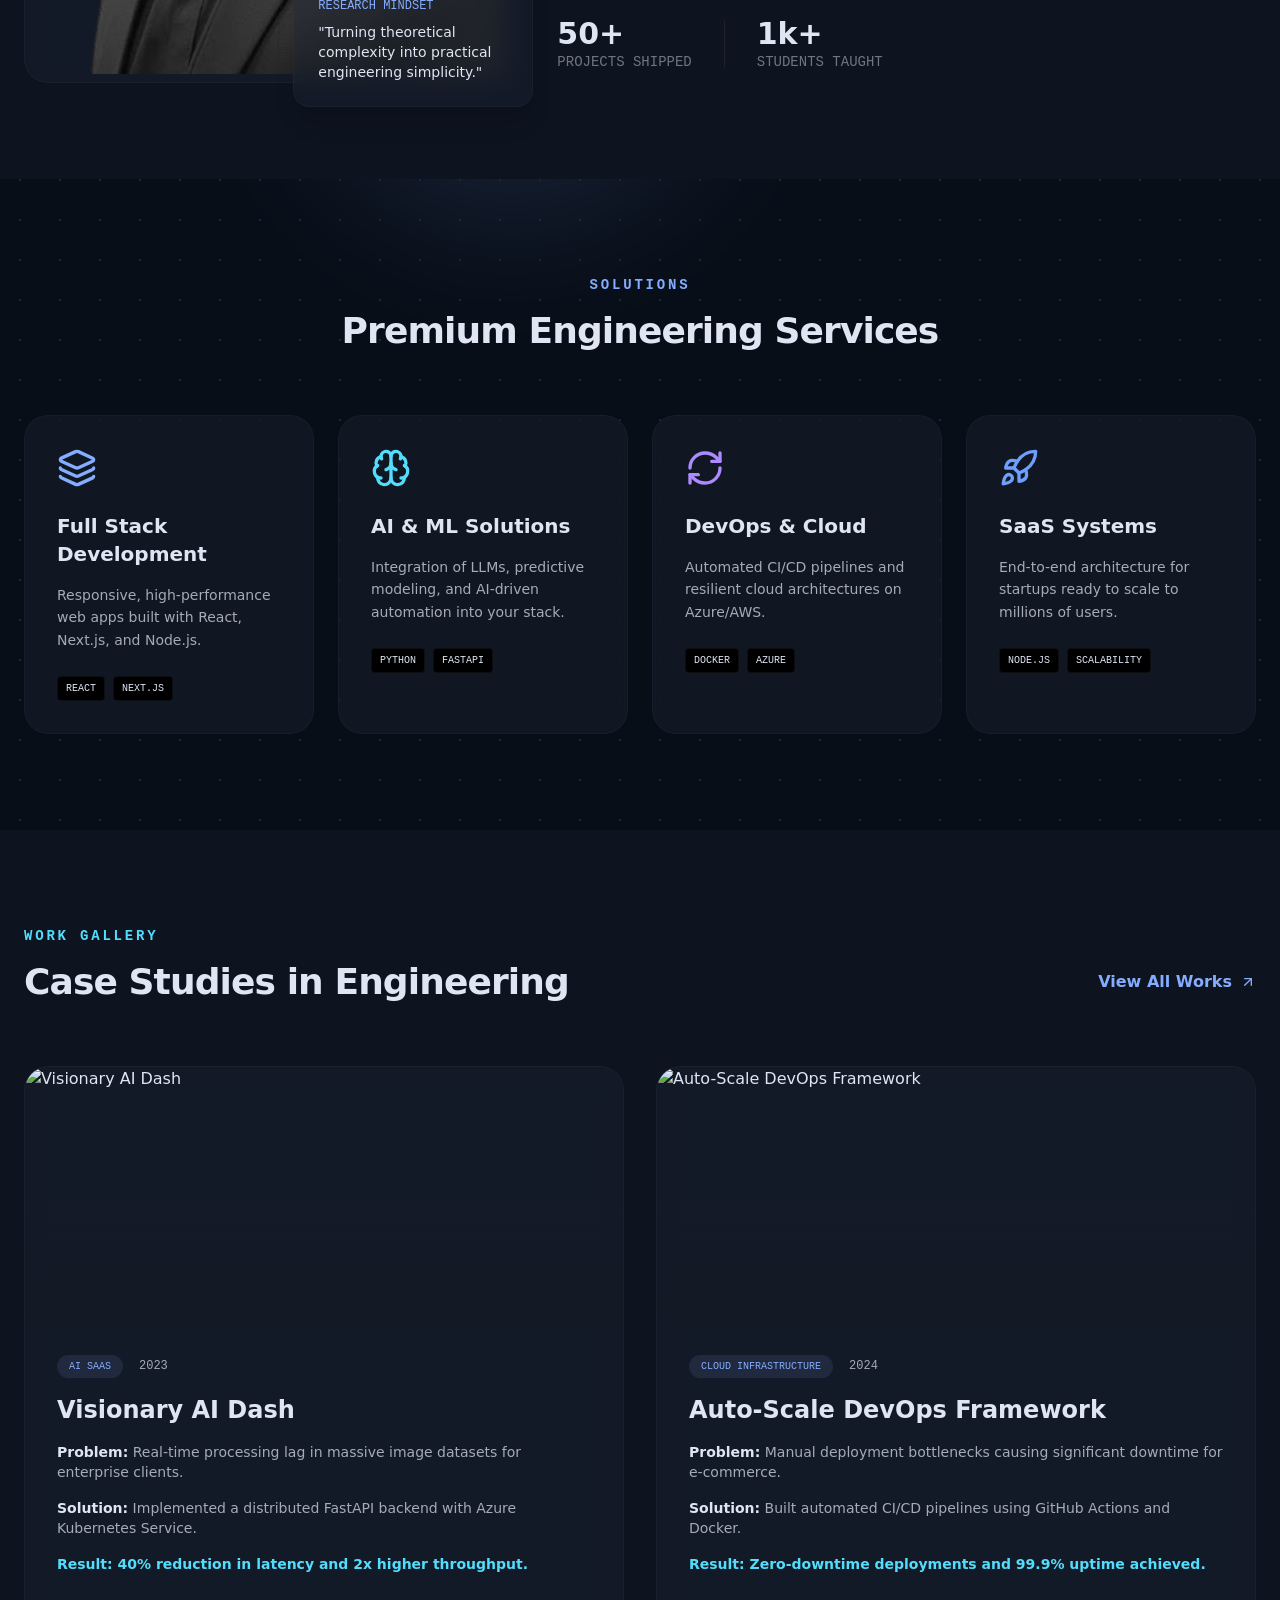
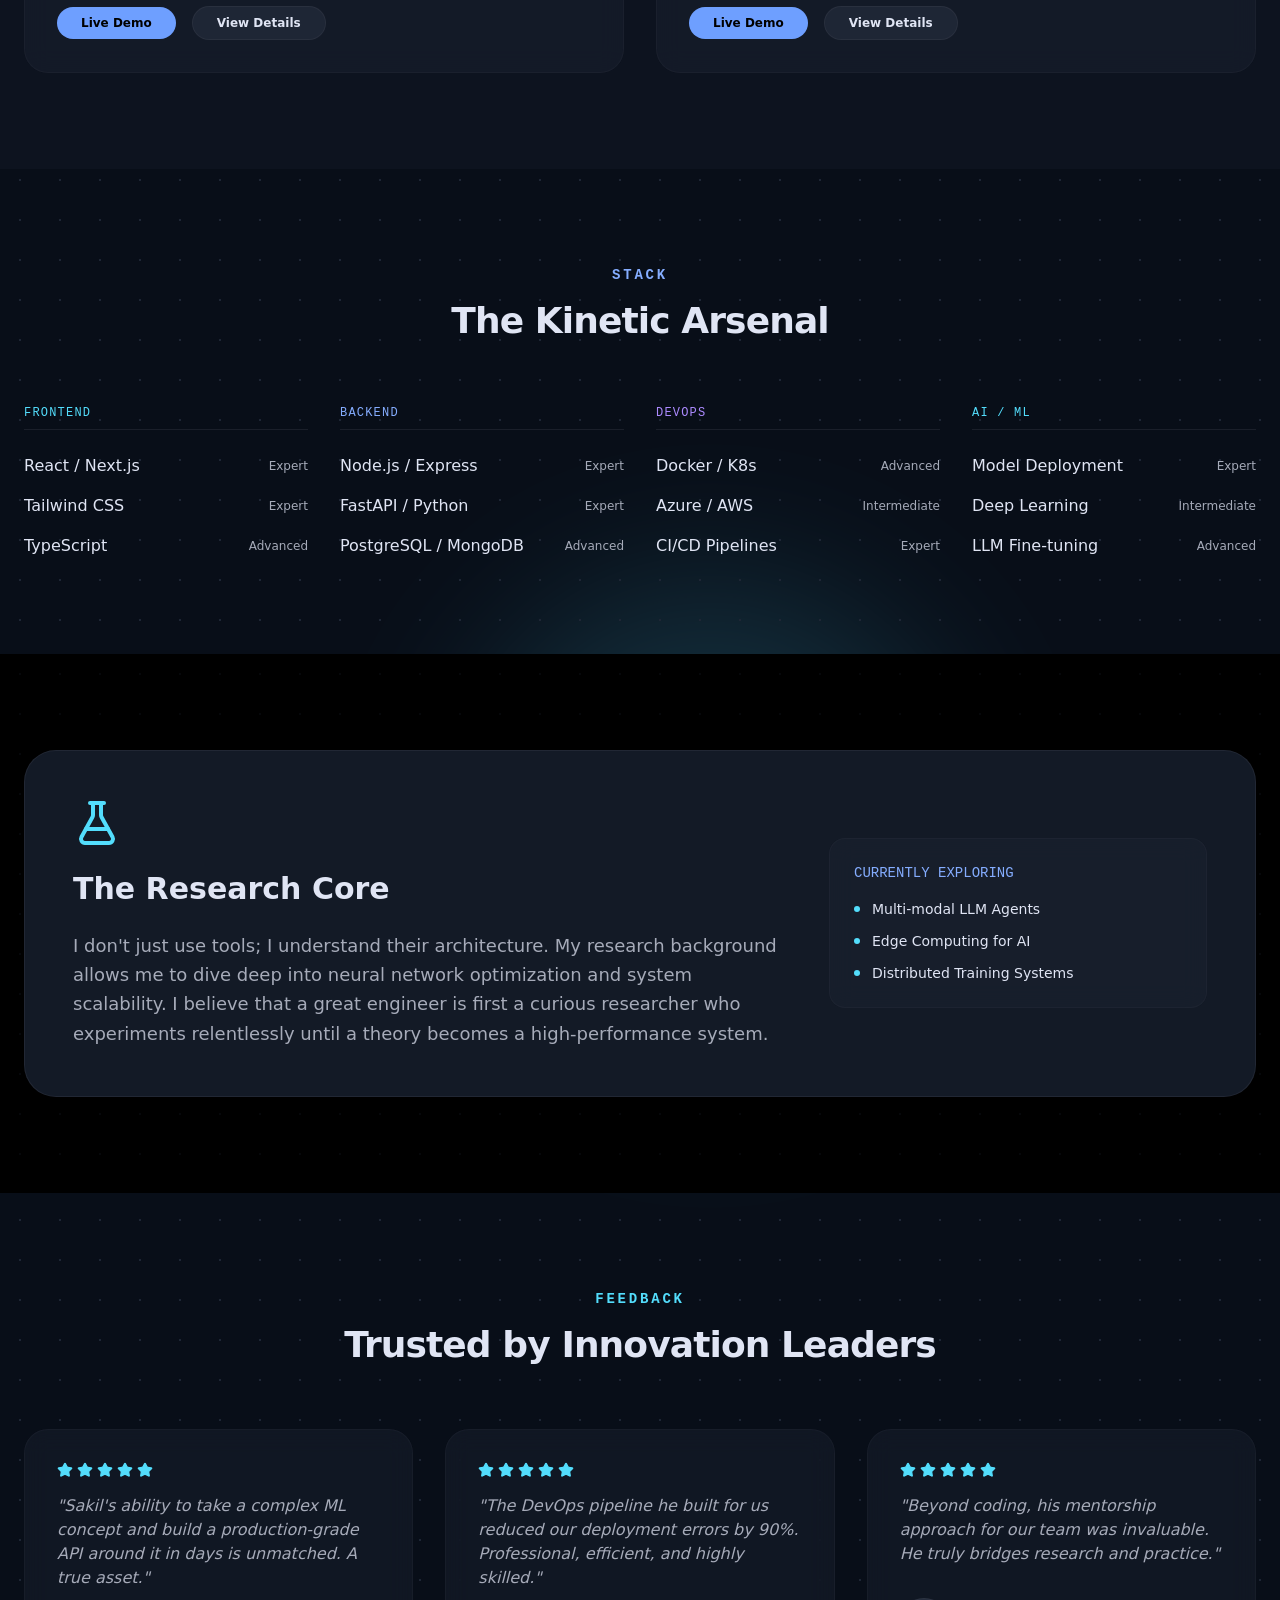
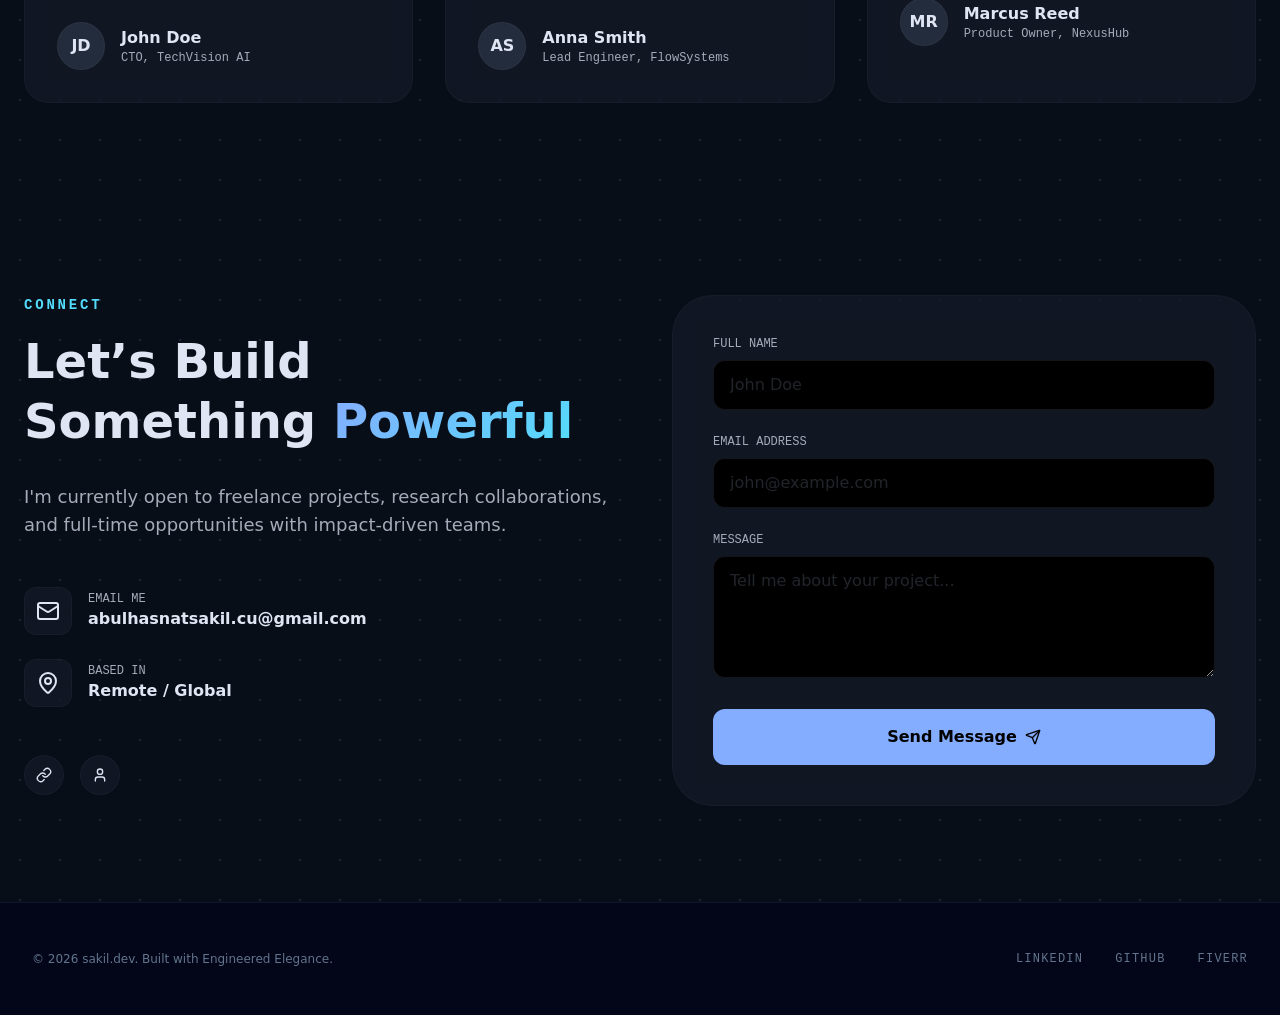
==== commit 8f544144: "Add mobile hamburger navigation menu" ====
--- a/index.html
+++ b/index.html
@@ -5,11 +5,10 @@
     <meta name="viewport" content="width=device-width, initial-scale=1.0" />
     <link rel="icon" type="image/svg+xml" href="data:image/svg+xml,<svg xmlns='http://www.w3.org/2000/svg' viewBox='0 0 100 100'><rect width='100' height='100' rx='20' fill='%230f172a'/><path d='M30 30 L50 50 L30 70' stroke='%233b82f6' stroke-width='10' fill='none' stroke-linecap='round' stroke-linejoin='round'/><rect x='55' y='65' width='20' height='5' fill='%233b82f6'/></svg>" />
     <title>sakil.dev | Full Stack AI & DevOps Engineer</title>
-
  
-    <script type="module" crossorigin src="/assets/index-CQingx2o.js"></script>
-    <link rel="stylesheet" crossorigin href="/assets/index-BW1FYe06.css">
+    <script type="module" crossorigin src="/assets/index-DQRJk9ZY.js"></script>
+    <link rel="stylesheet" crossorigin href="/assets/index-nPlGU5yf.css">
   </head>
   <body>
     <div id="root"></div>
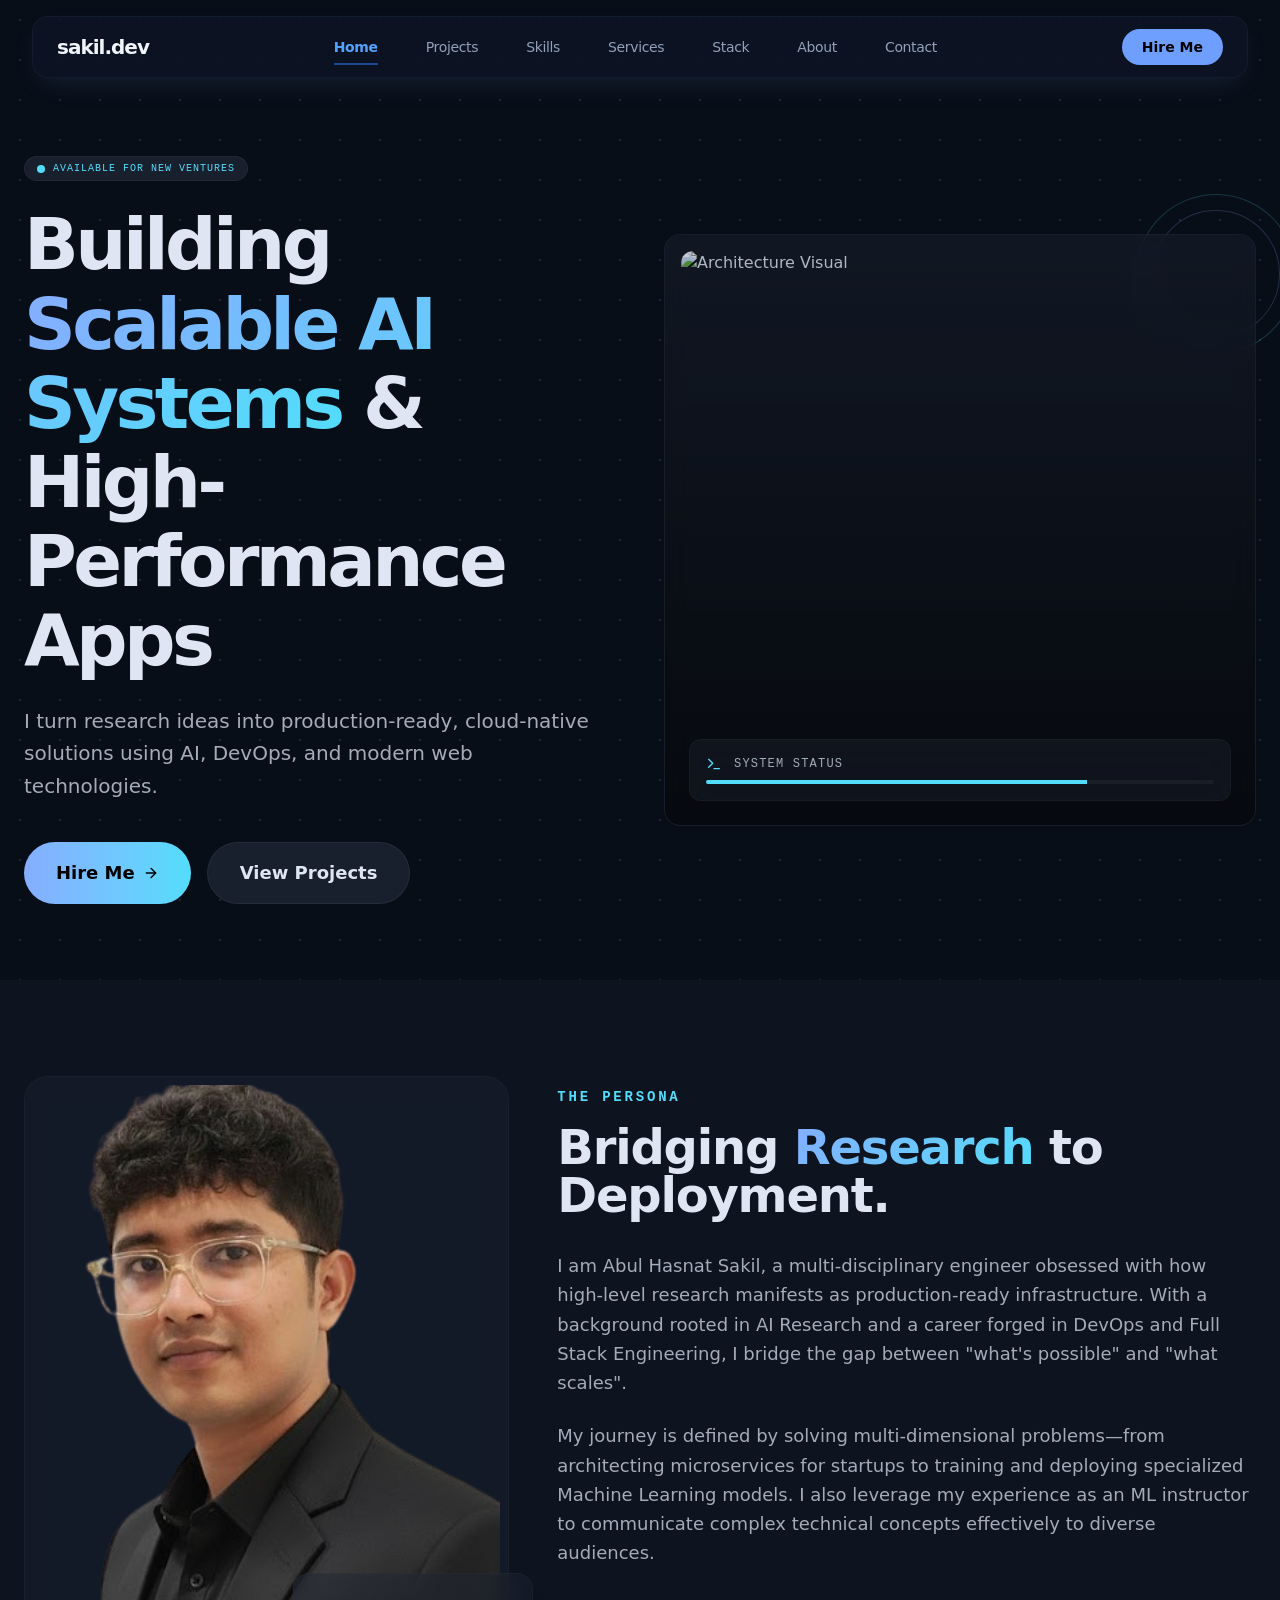
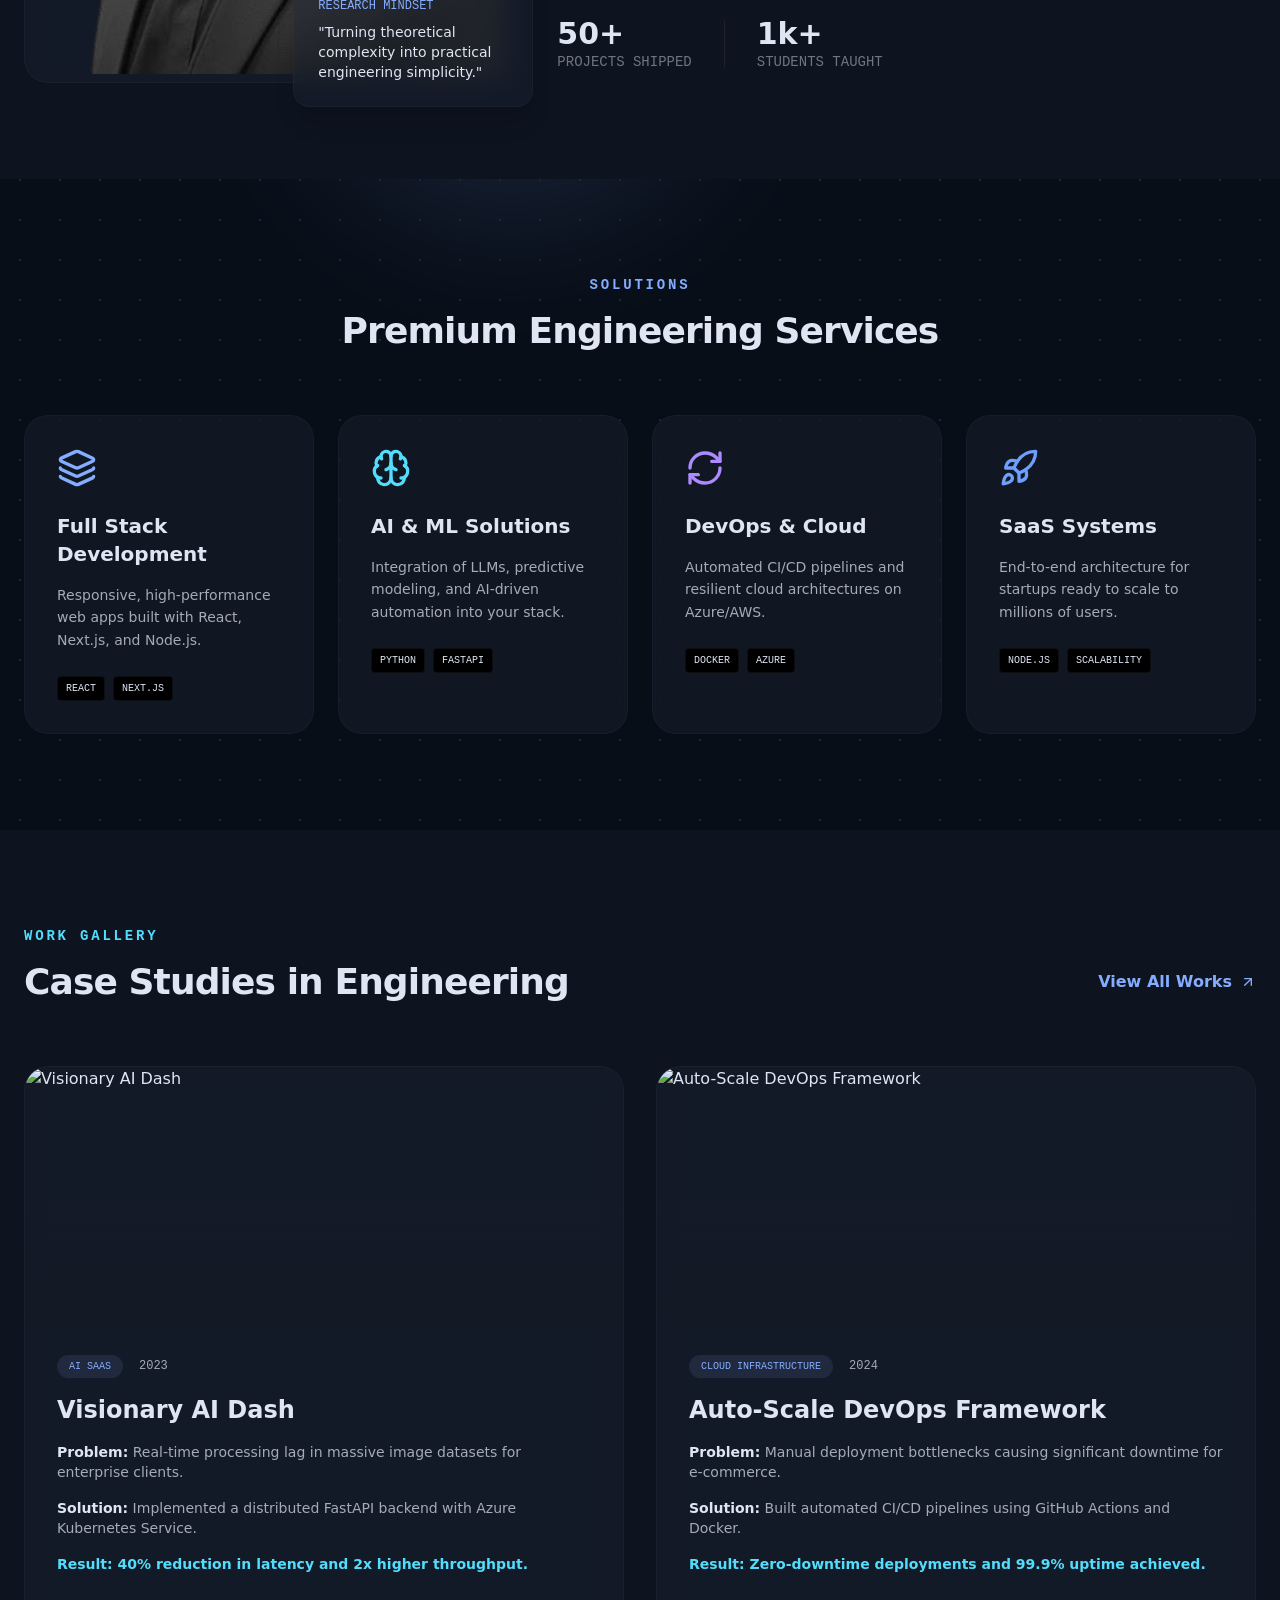
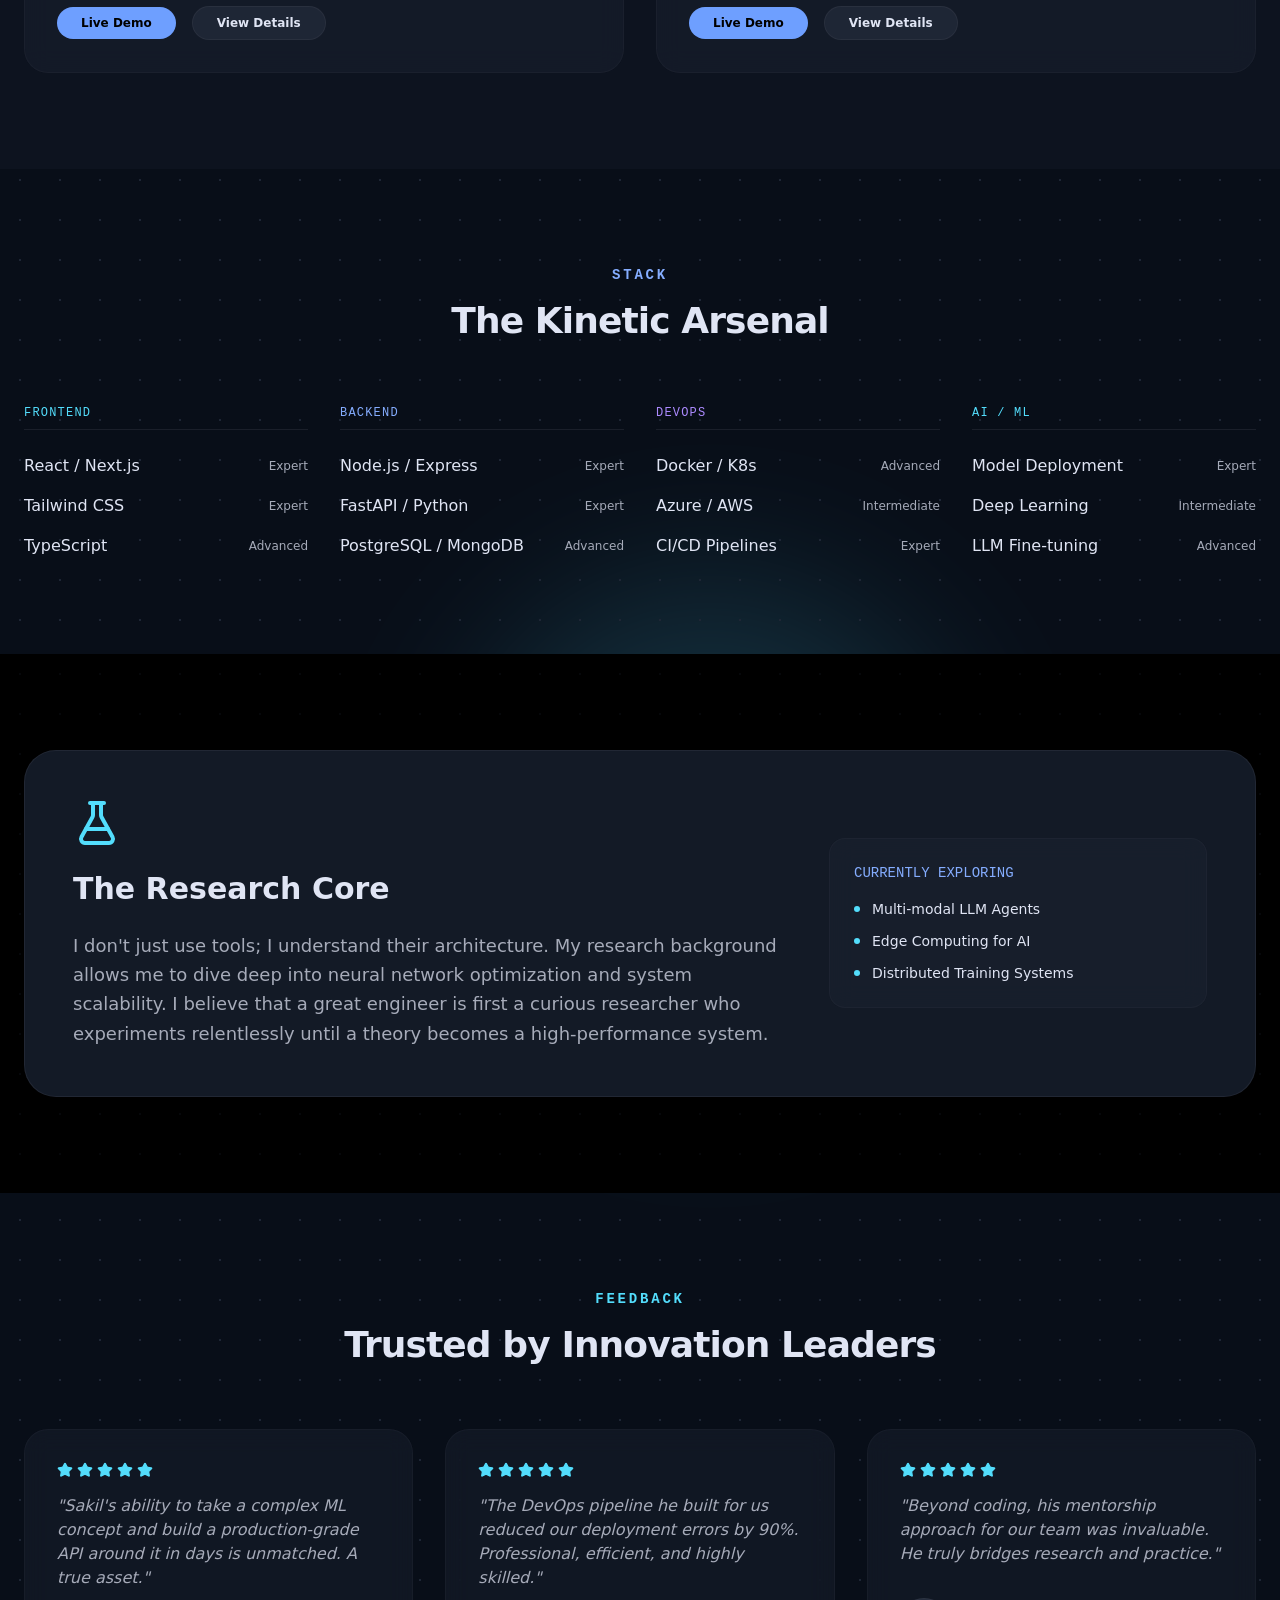
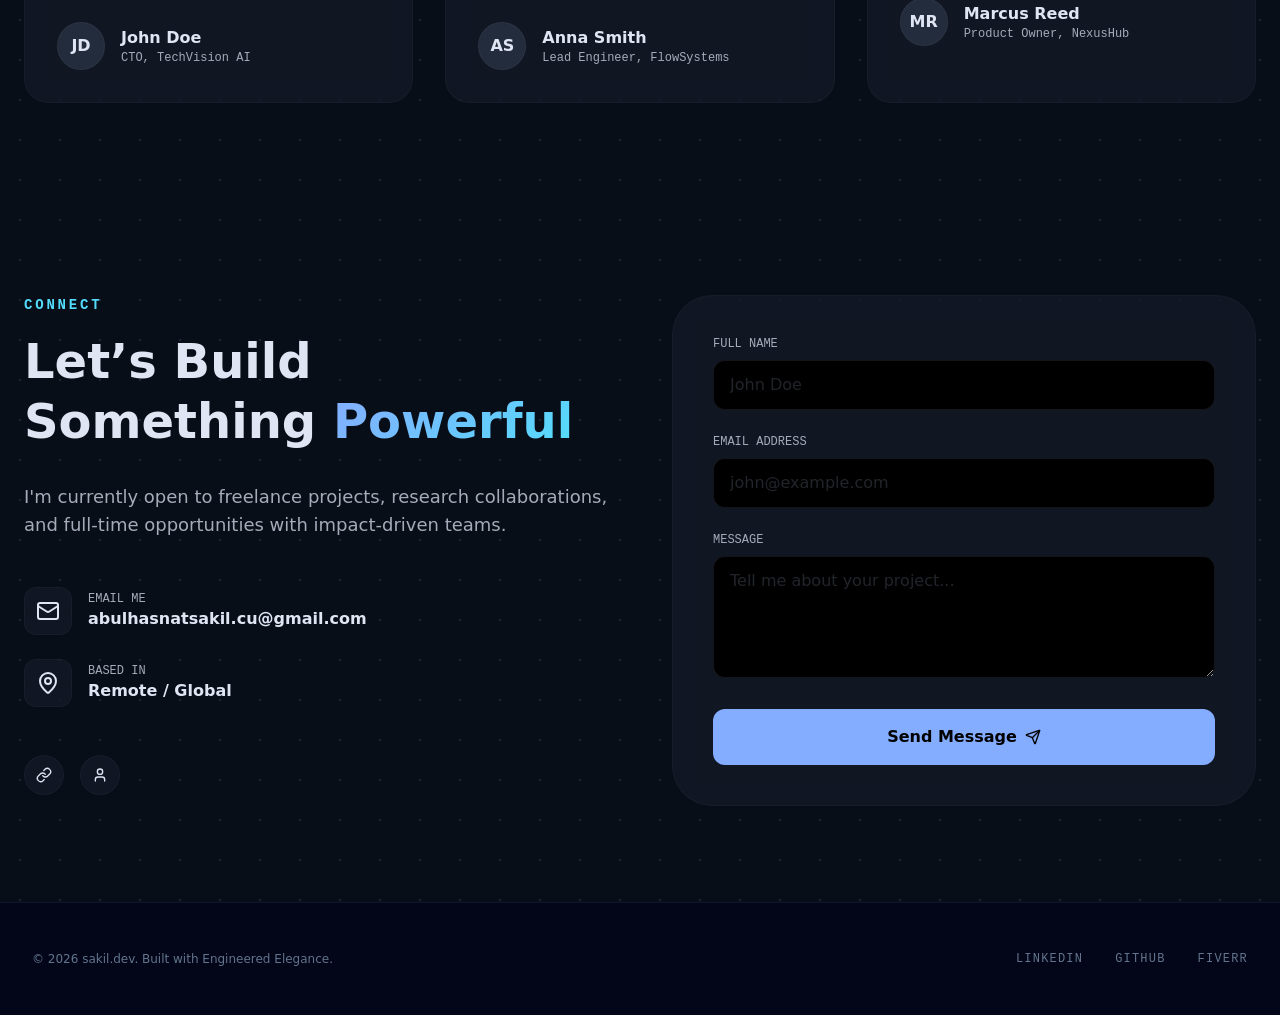
==== commit 60e746c1: "Sync index entry after mobile nav deploy" ====
--- a/index.html
+++ b/index.html
@@ -1,18 +1,18 @@
-<!doctype html>
-<html lang="en">
-  <head>
-    <meta charset="UTF-8" />
-    <meta name="viewport" content="width=device-width, initial-scale=1.0" />
-    <link rel="icon" type="image/svg+xml" href="data:image/svg+xml,<svg xmlns='http://www.w3.org/2000/svg' viewBox='0 0 100 100'><rect width='100' height='100' rx='20' fill='%230f172a'/><path d='M30 30 L50 50 L30 70' stroke='%233b82f6' stroke-width='10' fill='none' stroke-linecap='round' stroke-linejoin='round'/><rect x='55' y='65' width='20' height='5' fill='%233b82f6'/></svg>" />
-    <title>sakil.dev | Full Stack AI & DevOps Engineer</title>
--
+<!doctype html>
+<html lang="en">
+  <head>
+    <meta charset="UTF-8" />
+    <meta name="viewport" content="width=device-width, initial-scale=1.0" />
+    <link rel="icon" type="image/svg+xml" href="data:image/svg+xml,<svg xmlns='http://www.w3.org/2000/svg' viewBox='0 0 100 100'><rect width='100' height='100' rx='20' fill='%230f172a'/><path d='M30 30 L50 50 L30 70' stroke='%233b82f6' stroke-width='10' fill='none' stroke-linecap='round' stroke-linejoin='round'/><rect x='55' y='65' width='20' height='5' fill='%233b82f6'/></svg>" />
+    <title>sakil.dev | Full Stack AI & DevOps Engineer</title>
+
+
     <script type="module" crossorigin src="/assets/index-DQRJk9ZY.js"></script>
     <link rel="stylesheet" crossorigin href="/assets/index-nPlGU5yf.css">
-  </head>
-  <body>
-    <div id="root"></div>
-  </body>
-</html>
-
-
+  </head>
+  <body>
+    <div id="root"></div>
+  </body>
+</html>
+
+
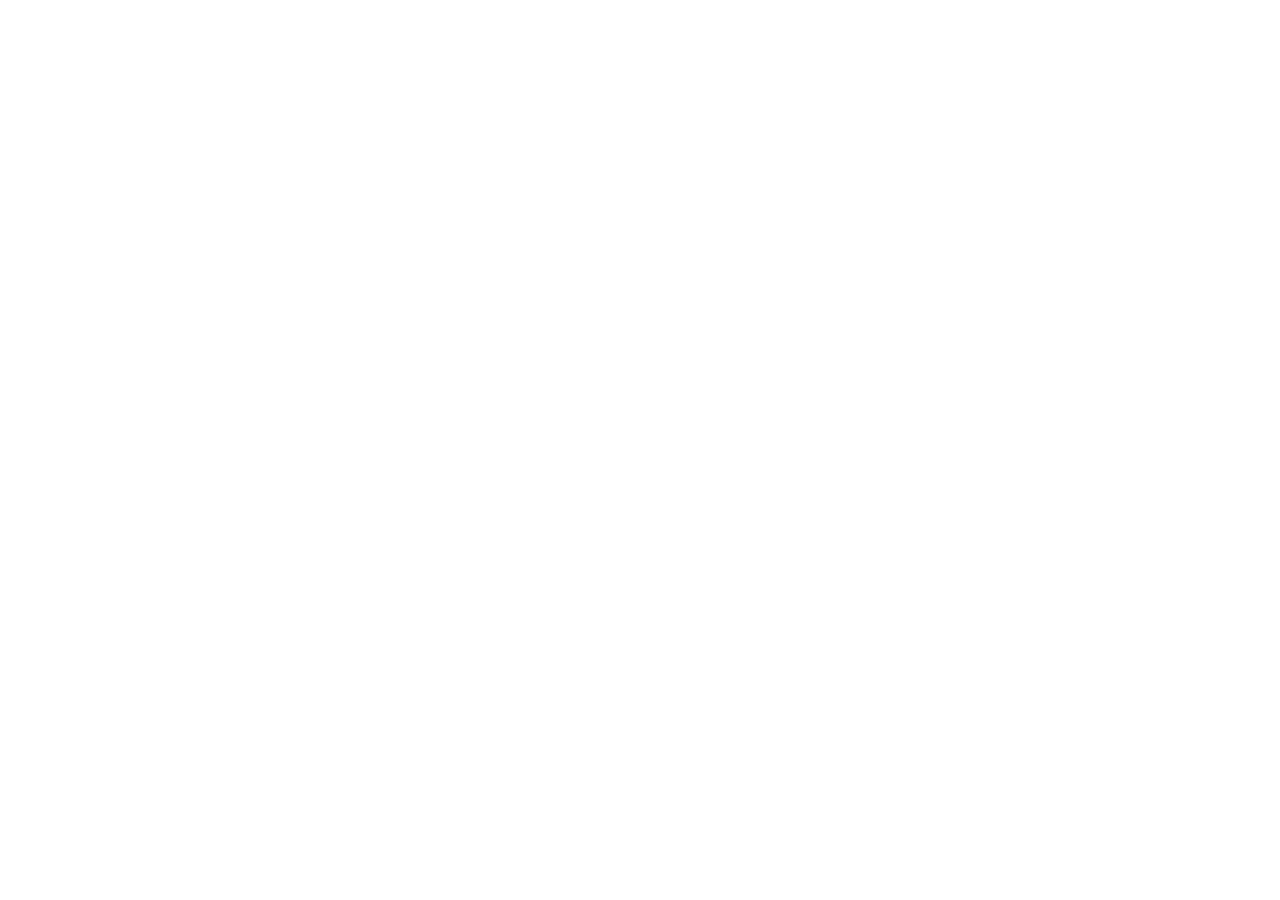
==== commit 9903aef0: "feat: complete portfolio makeover with glassmorphism UI, 3D system graphic, AI chatbot, and Web3Form" ====
--- a/index.html
+++ b/index.html
@@ -1,17 +1,27 @@
 <!doctype html>
-<html lang="en">
+<html lang="en" class="dark">
   <head>
     <meta charset="UTF-8" />
     <meta name="viewport" content="width=device-width, initial-scale=1.0" />
-    <link rel="icon" type="image/svg+xml" href="data:image/svg+xml,<svg xmlns='http://www.w3.org/2000/svg' viewBox='0 0 100 100'><rect width='100' height='100' rx='20' fill='%230f172a'/><path d='M30 30 L50 50 L30 70' stroke='%233b82f6' stroke-width='10' fill='none' stroke-linecap='round' stroke-linejoin='round'/><rect x='55' y='65' width='20' height='5' fill='%233b82f6'/></svg>" />
-    <title>sakil.dev | Full Stack AI & DevOps Engineer</title>
+    <link rel="icon" type="image/svg+xml" href="data:image/svg+xml,<svg xmlns='http://www.w3.org/2000/svg' viewBox='0 0 100 100'><rect width='100' height='100' rx='20' fill='%23080e18'/><path d='M30 30 L50 50 L30 70' stroke='%2385adff' stroke-width='10' fill='none' stroke-linecap='round' stroke-linejoin='round'/><rect x='55' y='65' width='20' height='5' fill='%2353ddfc'/></svg>" />
+    
+    <title>Abul Hasnat Sakil | Full Stack AI & DevOps Engineer</title>
+    <meta name="description" content="Personal portfolio of Abul Hasnat Sakil - Full Stack AI & DevOps Engineer specializing in scalable Machine Learning systems, microservices, and cloud infrastructure." />
+    
+    <!-- Google Fonts -->
+    <link rel="preconnect" href="https://fonts.googleapis.com" />
+    <link rel="preconnect" href="https://fonts.gstatic.com" crossorigin />
+    <link href="https://fonts.googleapis.com/css2?family=Inter:wght@300;400;500;600;700;800;900&family=Space+Grotesk:wght@500;600;700&display=swap" rel="stylesheet" />
 
-
-    <script type="module" crossorigin src="/assets/index-DQRJk9ZY.js"></script>
-    <link rel="stylesheet" crossorigin href="/assets/index-nPlGU5yf.css">
+    <!-- Open Graph / Social Media -->
+    <meta property="og:type" content="website" />
+    <meta property="og:title" content="Abul Hasnat Sakil | Full Stack AI & DevOps Engineer" />
+    <meta property="og:description" content="Building Scalable AI Systems, Cloud Infrastructure, and High-Performance Web Applications." />
+    <meta property="og:url" content="https://hasnatsakil.github.io" />
   </head>
-  <body>
+  <body class="bg-[#080e18] text-[#e0e5f4] antialiased selection:bg-[#6e9fff]/30 selection:text-white">
     <div id="root"></div>
+    <script type="module" src="/src/main.tsx"></script>
   </body>
 </html>
 
